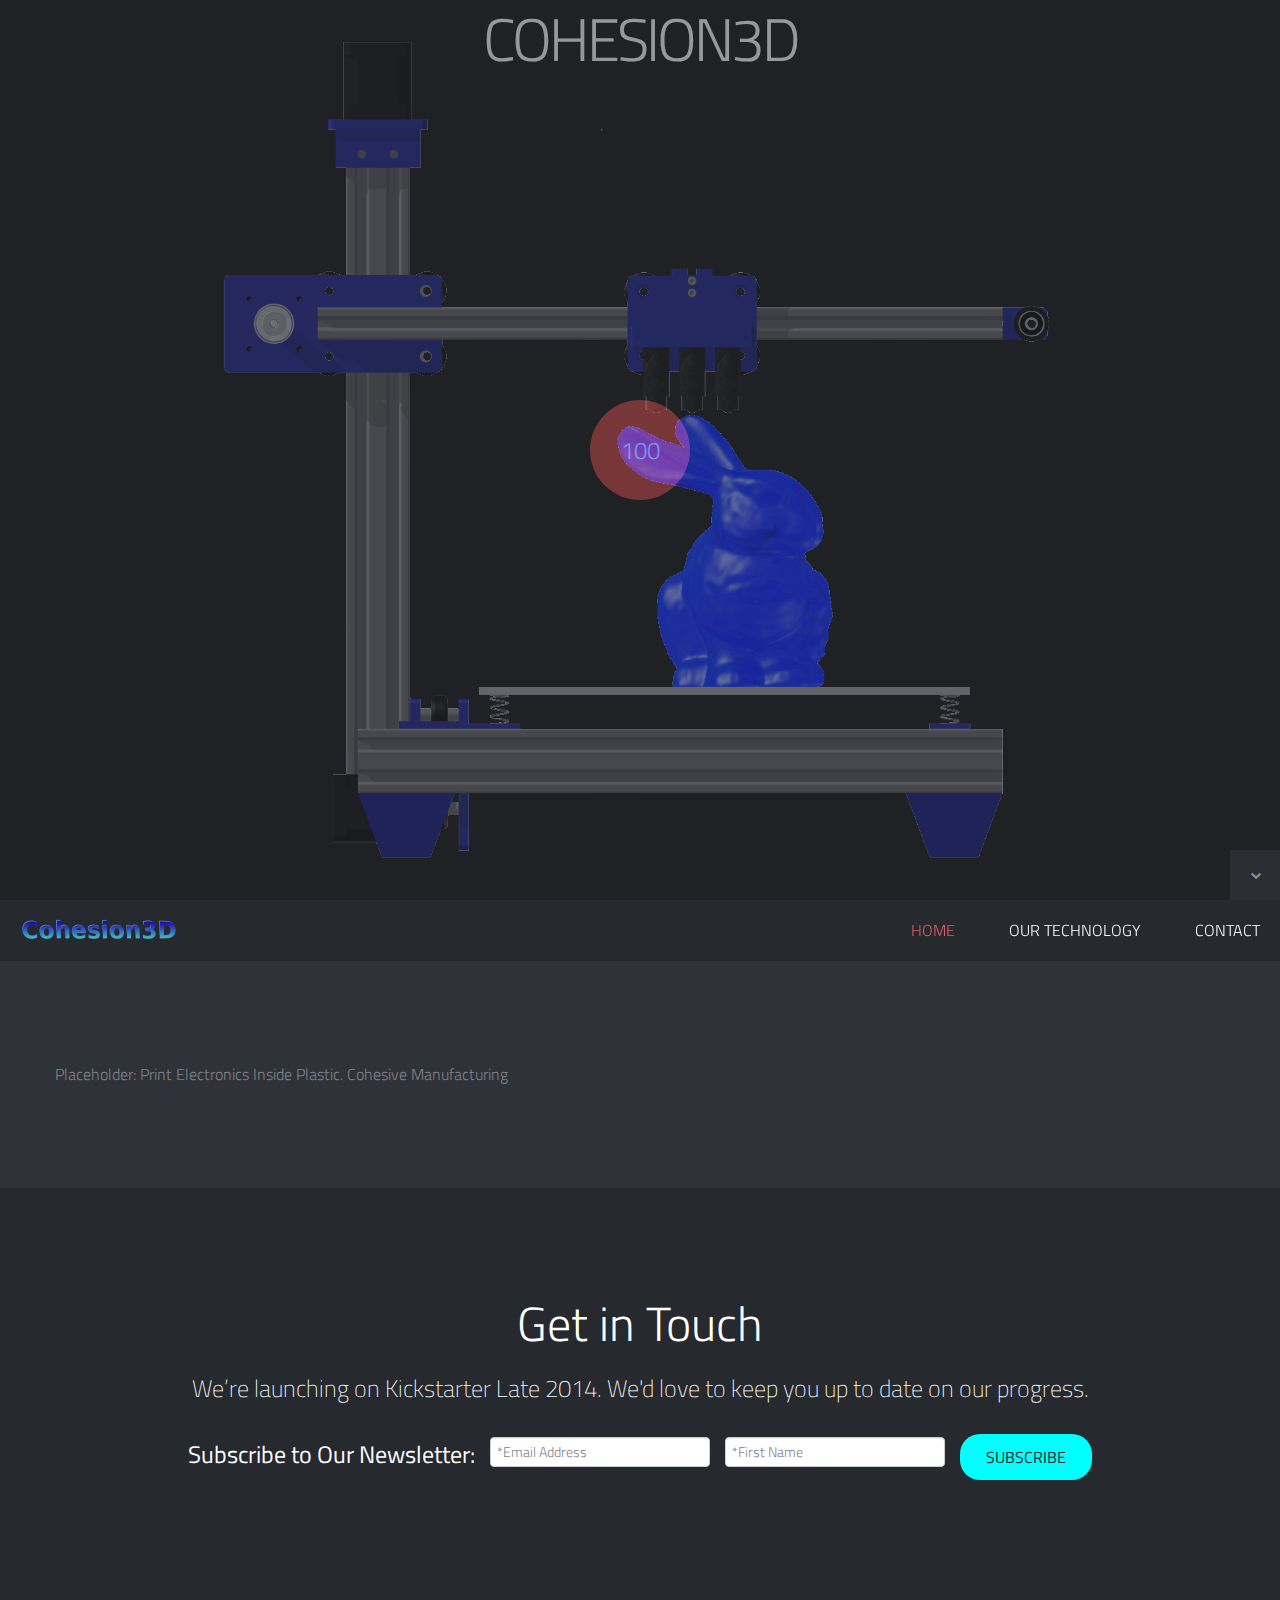
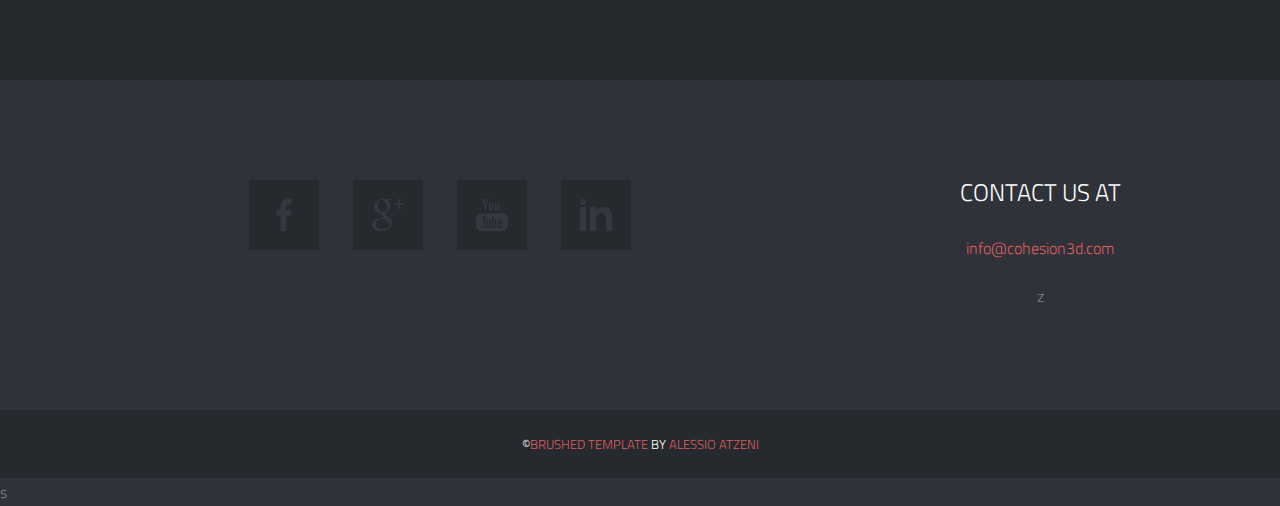
==== index.html @ 68750529 "Social Updates" ====
﻿<!DOCTYPE html>
<!--[if lt IE 7]><html class="no-js lt-ie9 lt-ie8 lt-ie7" lang="en"> <![endif]-->
<!--[if (IE 7)&!(IEMobile)]><html class="no-js lt-ie9 lt-ie8" lang="en"><![endif]-->
<!--[if (IE 8)&!(IEMobile)]><html class="no-js lt-ie9" lang="en"><![endif]-->
<!--[if (IE 9)]><html class="no-js ie9" lang="en"><![endif]-->
<!--[if gt IE 8]><!-->
<html lang="en-US">
<!--<![endif]-->
<head>

    <!-- Meta Tags -->
    <meta http-equiv="Content-Type" content="text/html; charset=UTF-8" />

    <title>Cohesion3D</title>

    <meta name="description" content="Insert Your Site Description" />

    <!-- Mobile Specifics -->
    <meta name="viewport" content="width=device-width, initial-scale=1.0">
    <meta name="HandheldFriendly" content="true" />
    <meta name="MobileOptimized" content="320" />

    <!-- Mobile Internet Explorer ClearType Technology -->
    <!--[if IEMobile]>  <meta http-equiv="cleartype" content="on">  <![endif]-->

    <!-- Bootstrap -->
    <link href="include/css/bootstrap.min.css" rel="stylesheet">

    <!-- Main Style -->
    <link href="include/css/main.css" rel="stylesheet">

    <!-- Supersized -->
    <link href="include/css/supersized.css" rel="stylesheet">
    <link href="include/css/supersized.shutter.css" rel="stylesheet">

    <!-- FancyBox -->
    <link href="include/css/fancybox/jquery.fancybox.css" rel="stylesheet">

    <!-- Font Icons -->
    <link href="include/css/fonts.css" rel="stylesheet">

    <!-- Shortcodes -->
    <link href="include/css/shortcodes.css" rel="stylesheet">

    <!-- Responsive -->
    <link href="include/css/bootstrap-responsive.min.css" rel="stylesheet">
    <link href="include/css/responsive.css" rel="stylesheet">

    <!-- Supersized -->
    <link href="include/css/supersized.css" rel="stylesheet">
    <link href="include/css/supersized.shutter.css" rel="stylesheet">

    <!-- Google Font -->
    <link href='http://fonts.googleapis.com/css?family=Titillium+Web:400,200,200italic,300,300italic,400italic,600,600italic,700,700italic,900' rel='stylesheet' type='text/css'>

    <!-- Fav Icon -->
    <link rel="shortcut icon" href="#">

    <link rel="apple-touch-icon" href="#">
    <link rel="apple-touch-icon" sizes="114x114" href="#">
    <link rel="apple-touch-icon" sizes="72x72" href="#">
    <link rel="apple-touch-icon" sizes="144x144" href="#">

    <!-- Modernizr -->
    <script src="include/js/modernizr.js"></script>

    <!-- Analytics -->
    <!--<script type="text/javascript">

        var _gaq = _gaq || [];
        _gaq.push(['_setAccount', 'Insert Your Code']);
        _gaq.push(['_trackPageview']);

        (function () {
            var ga = document.createElement('script'); ga.type = 'text/javascript'; ga.async = true;
            ga.src = ('https:' == document.location.protocol ? 'https://ssl' : 'http://www') + '.google-analytics.com/ga.js';
            var s = document.getElementsByTagName('script')[0]; s.parentNode.insertBefore(ga, s);
        })();

    </script>-->
    <!-- End Analytics -->

</head>


<body>
    
    <!-- This section is for Splash Screen -->
    <div class="ole">
        <section id="jSplash">
            <div id="circle"></div>
        </section>
    </div>
    <!-- End of Splash Screen -->

    <!-- Homepage Slider -->
    <div id="home-slider">
        <div class="overlay"></div>

        <div class="slider-text">
            <div id="slidecaption"></div>
        </div>

        <div class="top-title">Cohesion3D</div>
        <!-- Attempt at top title-->

        
	<div class="control-nav">
        <!--<a id="prevslide" class="load-item"><i class="font-icon-arrow-simple-left"></i></a>-->
        <!--<a id="nextslide" class="load-item"><i class="font-icon-arrow-simple-right"></i></a>-->
        <!--<ul id="slide-list"></ul>-->
        
        <a id="nextsection" href="#technology"><i class="font-icon-arrow-simple-down"></i></a>
    </div>

    </div>
    <!-- End Homepage Slider -->

    <!-- Header -->
    <header>
        <div class="sticky-nav">
            <a id="mobile-nav" class="menu-nav" href="#menu-nav"></a>

            <div id="logo">
                <!--Cohesion3D: Electronics Inside Plastic-->
        	<a id="goUp" href="#home-slider" title="Cohesion3D"></a>
            </div>

            <nav id="menu">
                <ul id="menu-nav">
                    <li class="current"><a href="#home-slider">Home</a></li>
                    <li><a href="#technology">Our Technology</a></li>
                    <!--<li><a href="#about">About Us</a></li>-->
                    <li><a href="#contact">Contact</a></li>
                    <!--<li><a href="shortcodes.html" class="external">Shortcodes</a></li>-->
                </ul>
            </nav>

        </div>
    </header>
    <!-- End Header -->

    <!-- Technology Section -->
    <div id="technology" class="page">
        <div class="container">
            <div class="row">
                <div class="span12">Placeholder: Print Electronics Inside Plastic. Cohesive Manufacturing</div>
            </div>
        </div>
    </div>



    <!-- Contact Section -->
    <div id="contact" class="page-alternate">
        <div class="container">
            <!-- Title Page -->
            <div class="row">
                <div class="span12">
                    <div class="title-page">
                        <h2 class="title">Get in Touch</h2>
                        <h3 class="title-description">We’re launching on Kickstarter Late 2014.  We'd love to keep you up to date on our progress.</h3>
                        <br />
                        <h3>
                            <!-- Begin MailChimp Signup Form -->
                            <div id="mc_embed_signup">
                                <form class="validate" id="mc-embedded-subscribe-form" action="//cohesion3d.us9.list-manage.com/subscribe/post?u=6b7e4a00fe3c7a378953b15c8&amp;id=4e55d3b2b7" method="post" name="mc-embedded-subscribe-form" novalidate="" target="_blank">
                                    <div class="mc-field-group">
                                        <strong>Subscribe to Our Newsletter:</strong>
                                        &nbsp;
                                        <input class="required email" id="mce-EMAIL" type="email" name="EMAIL" placeholder="*Email Address" value="" />
                                        &nbsp;
                                        <input class="required" id="mce-FNAME" type="text" name="FNAME" placeholder="*First Name" value="" />
                                        &nbsp;
                                        <input class="button" id="mc-embedded-subscribe" type="submit" name="subscribe" value="Subscribe" />

                                    </div>
                                </form>
                            </div>
                            <!--End mc_embed_signup-->
                        </h3>


                    </div>
                </div>
            </div>
            <!-- End Title Page -->

            <!-- Contact Form -->
            <!--<div class="row">
                <div class="span9">

                </div>

                <div class="span3">
                    <div class="contact-details">
                        <h3>Contact Details</h3>
                        <ul>
                            <li><a href="#">info@cohesion3d.com</a></li>
                        </ul>
                    </div>
                </div>
            </div>-->
            <!-- End Contact Form -->
        </div>
    </div>
    <!-- End Contact Section -->


    <!-- Socialize -->
    <div id="social-area" class="page">
        <div class="container">
            <div class="row">
                <div class="span8">
                    <nav id="social">
                        <ul>
                            <!--<li><a href="https://twitter.com/Bluxart" title="Follow us on Twitter" target="_blank"><span class="font-icon-social-twitter"></span></a></li>-->
                            <li><a href="https://www.facebook.com/pages/Cohesion3D/278114312382450" title="Follow us on Facebook" target="_blank"><span class="font-icon-social-facebook"></span></a></li>
                            <li><a href="https://plus.google.com/102373492498065980086" title="Follow us on Google Plus" target="_blank"><span class="font-icon-social-google-plus"></span></a></li>
                            <li><a href="https://www.youtube.com/channel/UCYZvR2QxGgCduw2EKWlJKIw" title="Follow us on YouTube" target="_blank"><span class="font-icon-social-youtube"></span></a></li>
                            <li><a href="https://www.linkedin.com/company/cohesion3d" title="Follow us on LinkedIn" target="_blank"><span class="font-icon-social-linkedin"></span></a></li>
                            
                        </ul>
                    </nav>
                </div>
                <div class="span4">
                    <div class="contact-details">
                        <h3>Contact Us At</h3>

                        <ul>
                            <li><a href="#">info@cohesion3d.com</a></li>z
                        </ul>
                    </div>
                </div>
            </div>
        </div>
    </div>
    <!-- End Socialize -->
    
    <!-- Footer -->
    <footer>
        <p class="credits">&copy;<a href="http://themes.alessioatzeni.com/html/brushed/" title="Brushed | Responsive One Page Template">Brushed Template</a> by <a href="http://www.alessioatzeni.com/" title="Alessio Atzeni | Web Designer &amp; Front-end Developer">Alessio Atzeni</a></p>
    </footer>
    <!-- End Footer -->

    <!-- Back To Top -->
    <a id="back-to-top" href="#">
        <i class="font-icon-arrow-simple-up"></i>
    </a>
    <!-- End Back to Top -->


    <!-- Js -->
    <script src="http://ajax.googleapis.com/ajax/libs/jquery/1.9.1/jquery.min.js"></script>
    <!-- jQuery Core -->
    <script src="include/js/bootstrap.min.js"></script>
    <!-- Bootstrap -->
    <script src="include/js/supersized.3.2.7.min.js"></script>
    <!-- Slider -->
    <script src="include/js/waypoints.js"></script>
    <!-- WayPoints -->s
    <script src="include/js/waypoints-sticky.js"></script>
    <!-- Waypoints for Header -->
    <script src="include/js/jquery.isotope.js"></script>
    <!-- Isotope Filter -->
    <script src="include/js/jquery.fancybox.pack.js"></script>
    <!-- Fancybox -->
    <script src="include/js/jquery.fancybox-media.js"></script>
    <!-- Fancybox for Media -->
    <script src="include/js/jquery.tweet.js"></script>
    <!-- Tweet -->
    <script src="include/js/plugins.js"></script>
    <!-- Contains: jPreloader, jQuery Easing, jQuery ScrollTo, jQuery One Page Navi -->
    <script src="include/js/main.js"></script>
    <!-- Default JS -->
    <!-- End Js -->

</body>
</html>
---- include/css/main.css ----
/*
Theme Name: Brushed 
Theme URI: http://www.themes.alessioatzeni.com/html/brushed/
Author: Alessio Atzeni
Author URI: http://www.alessioatzeni.com
Description: Personal Website and Portfolio of Alessio Atzeni
Version: 1.0
*/


/* ==================================================
   Basic Styles
================================================== */

html, body {
    height: 100%;
}

html, hmtl a {
    width: 100%;
    font-size: 100%;
    -webkit-text-size-adjust: 100%;
    -ms-text-size-adjust: 100%;
}

body {
    background: #2F3238;
    color: #7F8289;
    font-weight: 300;
    font-size: 16px;
    font-family: 'Titillium Web', sans-serif;
    line-height: 28px;
}


a {
    color: #DE5E60;
    text-decoration: none;
    cursor: pointer;
    -webkit-transition: color 0.1s linear 0s;
    -moz-transition: color 0.1s linear 0s;
    -o-transition: color 0.1s linear 0s;
    transition: color 0.1s linear 0s;
}

    a:hover,
    a:active,
    a:focus {
        outline: 0;
        color: #FFFFFF;
        text-decoration: none;
    }

    a img {
        border: none;
    }

    a > img {
        vertical-align: bottom;
    }

img {
    max-width: none;
}

strong {
    font-weight: 500;
}

p {
    margin: 0 0 30px;
}

hr {
    border-style: dashed;
    border-color: #3C3F45;
    border-bottom: none;
    border-left: none;
    border-right: none;
    margin: 50px 0;
}

.align_left {
    float: left;
    margin: 0 25px 0 0px!important;
}

.align_right {
    float: right;
    margin: 0 0 0 25px!important;
}

.text_align_left {
    text-align: left;
}

.text_align_center {
    text-align: center;
}

.text_align_right {
    text-align: right;
}

.color-text {
    color: #DE5E60;
}

.through {
    text-decoration: line-through;
}

input, button, select, textarea {
    font-weight: 300;
    font-family: 'Titillium Web', sans-serif;
    outline: 0;
}

    input:focus,
    textarea:focus,
    input[type="text"]:focus {
        outline: 0;
    }

    input:-moz-placeholder,
    textarea:-moz-placeholder {
        color: #7F8289;
    }

    input:-ms-input-placeholder,
    textarea:-ms-input-placeholder {
        color: #7F8289;
    }

    input::-webkit-input-placeholder,
    textarea::-webkit-input-placeholder {
        color: #7F8289;
    }

/* ==================================================
   Code and Pre
================================================== */

code,
pre {
    padding: 0 3px 2px;
    -webkit-border-radius: 3px;
    -moz-border-radius: 3px;
    border-radius: 3px;
    color: #232527;
    font-size: 12px;
    font-family: Monaco, Menlo, Consolas, "Courier New", monospace;
}

code {
    padding: 2px 4px;
    border: 1px solid #dde4e9;
    background-color: #F6F6F6;
    color: #232527;
    white-space: nowrap;
}

pre {
    display: block;
    margin: 70px 50px;
    padding: 30px;
    border: 1px solid #dde4e9;
    -webkit-border-radius: 4px;
    -moz-border-radius: 4px;
    border-radius: 4px;
    background-color: #FCFCFC;
    white-space: pre;
    white-space: pre-wrap;
    word-wrap: break-word;
    word-break: break-all;
    font-size: 12px;
    line-height: 20px;
}

    pre code {
        padding: 0;
        border: 0;
        background-color: transparent;
        color: inherit;
        white-space: pre;
        white-space: pre-wrap;
    }

.pre-scrollable {
    overflow-y: scroll;
    max-height: 340px;
}

/* ==================================================
   Typography
================================================== */

h1,
h2,
h3,
h4,
h5,
h6 {
    margin: 0 0 20px 0;
    color: #FFFFFF;
    font-weight: 300;
    font-family: 'Titillium Web', sans-serif;
    line-height: 1.5em;
}

h1 {
    font-size: 48px;
}

h2 {
    font-size: 36px;
}

h3 {
    font-size: 24px;
}

h4 {
    font-size: 20px;
}

h5 {
    font-size: 18px;
}

h6 {
    font-size: 16px;
}

h3.spec {
    color: #FFFFFF;
    font-size: 24px;
    font-weight: 300;
    line-height: 1em;
    margin-bottom: 30px;
    text-transform: uppercase;
}


/* ==================================================
   Margin Bottom Sets
================================================== */

.margin-0 {
    margin-bottom: 0 !important;
}

.margin-10 {
    margin-bottom: 10px !important;
}

.margin-15 {
    margin-bottom: 15px !important;
}

.margin-20 {
    margin-bottom: 20px !important;
}

.margin-30 {
    margin-bottom: 30px !important;
}

.margin-40 {
    margin-bottom: 40px !important;
}

.margin-50 {
    margin-bottom: 50px !important;
}

.margin-60 {
    margin-bottom: 60px !important;
}

.margin-70 {
    margin-bottom: 70px !important;
}

.margin-80 {
    margin-bottom: 80px !important;
}

/* ==================================================
   Home Slider
================================================== */

#home-slider {
    position: relative;
    overflow: hidden;
    height: 100%;
}

    #home-slider .overlay {
        position: absolute;
        width: 100%;
        height: 100%;
        igbackground: #26292E;
        opacity: 0.7;
        filter: alpha(opacity=70);
        z-index: 0;
    }

    #home-slider .slider-text {
        position: absolute;
        left: 50%;
        top: 50%;
        margin: -150px 0 0 -585px;
        width: 1170px;
        height: 250px;
        text-align: center;
        z-index: 2;
    }

    #home-slider #slidecaption {
        width: 100%;
        line-height: 250px;
        margin: 0;
        text-align: center;
        text-shadow: none;
    }

    #home-slider .top-title {
        font-size: 60px;
        color: #FFFFFF;
        letter-spacing: -3px;
        text-transform: uppercase;
        /*idleftft: 0;*/
        /*right: 0;*/
        /*wididid*/
        text-align: center;
        padding-top: 25px;
    }


    #home-slider .slide-content {
        font-size: 60px;
        color: #FFFFFF;
        letter-spacing: -3px;
        text-transform: uppercase;
        idleftft: 0;
        right: 0;
        wididid;

    }

    #home-slider .control-nav {
        position: absolute;
        width: 100%;
        //background: #2F3238;
        height: 50px;
        bottom: 0;
        z-index: 2;
    }

    #home-slider #nextslide,
    #home-slider #prevslide {
        background-image: none;
        background-color: #26292E;
        display: inline-block;
        margin: 0;
        position: relative;
        top: 0;
        left: 0;
        right: 0;
        width: 50px;
        height: 50px;
        opacity: 1;
        filter: alpha(opacity=100);
        -webkit-transition: background 0.1s linear 0s;
        -moz-transition: background 0.1s linear 0s;
        -o-transition: background 0.1s linear 0s;
        transition: background 0.1s linear 0s;
    }

    #home-slider #nextslide {
        margin-left: -3px;
    }

    #home-slider #nextsection {
        float: right;
    }

    #home-slider #nextslide:hover,
    #home-slider #prevslide:hover {
        background-color: #DE5E60;
    }

    #home-slider #nextslide i,
    #home-slider #prevslide i {
        font-size: 16px;
        color: #FFFFFF;
        position: absolute;
        left: 50%;
        top: 50%;
        margin-top: -7px;
        line-height: 1em;
    }

    #home-slider #nextslide i {
        margin-left: -8px;
    }

    #home-slider #prevslide i {
        margin-left: -9px;
    }

    #home-slider ul#slide-list {
        top: 50%;
        padding: 0;
        margin: -6px 0 0 0;
    }

        #home-slider ul#slide-list li {
            margin-right: 12px;
        }

            #home-slider ul#slide-list li:last-child {
                margin-right: 0;
            }

            #home-slider ul#slide-list li a {
                background-color: #6E7074;
                background-image: none;
                width: 12px;
                height: 12px;
                -webkit-border-radius: 999px;
                -moz-border-radius: 999px;
                border-radius: 999px;
                -webkit-transition: background 0.1s linear 0s;
                -moz-transition: background 0.1s linear 0s;
                -o-transition: background 0.1s linear 0s;
                transition: background 0.1s linear 0s;
            }

                #home-slider ul#slide-list li a:hover {
                    background-color: #FFFFFF;
                }

            #home-slider ul#slide-list li.current-slide a,
            #home-slider ul#slide-list li.current-slide a:hover {
                background-color: #DE5E60;
            }

    #home-slider #nextsection {
        background-color: #26292E;
        margin: 0;
        position: relative;
        float: right;
        width: 50px;
        height: 50px;
        -webkit-transition: background 0.1s linear 0s;
        -moz-transition: background 0.1s linear 0s;
        -o-transition: background 0.1s linear 0s;
        transition: background 0.1s linear 0s;
    }

        #home-slider #nextsection:hover {
            background-color: #DE5E60;
        }

        #home-slider #nextsection i {
            font-size: 16px;
            color: #FFFFFF;
            position: absolute;
            left: 50%;
            top: 50%;
            margin-top: -7px;
            line-height: 1em;
        }

        #home-slider #nextsection i {
            margin-left: -7px;
        }


/* ==================================================
   Header
================================================== */

header {
    width: 100%;
    z-index: 99;
}

    header .sticky-nav {
        position: relative;
        width: 100%;
        height: 60px;
        background: #26292E;
        z-index: 1001;
        -webkit-box-shadow: 0 1px 1px rgba(0, 0, 0, 0.25);
        -moz-box-shadow: 0 1px 1px rgba(0, 0, 0, 0.25);
        box-shadow: 0 1px 1px rgba(0, 0, 0, 0.25);
    }

        header .sticky-nav.stuck {
            position: fixed;
            top: 0;
            left: 0;
            z-index: 1001;
        }
/*my attempt at mailchimp bar*/
/*
.mailchimp-bar {
   position:absolute;
   bottom:0;
}

.sticky-bar {
    position: relative;
    width: 100%;
    height: 60px;
    background: #26292E;
    z-index: 1001;
    -webkit-box-shadow: 0 1px 1px rgba(0, 0, 0, 0.25);
    -moz-box-shadow: 0 1px 1px rgba(0, 0, 0, 0.25);
    box-shadow: 0 1px 1px rgba(0, 0, 0, 0.25);
}

.sticky-bar.stuck {
    position: fixed;
    top: 0;
    left: 0;
    z-index: 1001;
}*/
/*end my attempt at mailchimp bar*/

#signup {
    font-family: Georgia;
    //font-size:7;
    color: #FFFFFF;
    float: left;
    padding: 15px 0;
    margin-left: 60px;
    //text-align:center;
}

#mc-embedded-subscribe {
    //padding-left:100px;
    background-color: aqua;
    border-radius:20px;
    //height:20px;
    //line-height:20px;
}

header #logo {
    
    font-family: Georgia;
    //font-size:7;
    color: #FFFFFF;
    float: left;
    padding: 15px 0;
    margin-left: 20px;
}

    header #logo a {
        background: url(../img/logo.png) no-repeat;
        width: 158px;
        height: 30px;
        text-indent: -9999px;
        display: block;
        opacity: 1;
        filter: alpha(opacity=100);
        -webkit-transition: opacity 0.25s ease-in-out 0s;
        -moz-transition: opacity 0.25s ease-in-out 0s;
        -o-transition: opacity 0.25s ease-in-out 0s;
        transition: opacity 0.25s ease-in-out 0s;
    }

        header #logo a:hover {
            opacity: 0.65;
            filter: alpha(opacity=65);
        }

nav#menu {
    float: right;
    margin-right: 20px;
}

    nav#menu #menu-nav {
        margin: 0;
        padding: 0;
    }

        nav#menu #menu-nav li {
            list-style: none;
            display: inline-block;
            margin-left: 50px;
        }

            nav#menu #menu-nav li:first-child {
                margin-left: 0;
            }

            nav#menu #menu-nav li a {
                color: #FFFFFF;
                font-size: 16px;
                font-weight: 300;
                line-height: 60px;
                display: block;
                text-transform: uppercase;
            }

                nav#menu #menu-nav li.current a,
                nav#menu #menu-nav li a:hover {
                    color: #DE5E60;
                }


/* ==================================================
   Mobile Navigation
================================================== */

#mobile-nav {
    display: none;
}

.menu-nav {
    background: url(../img/menu-mobile.png) 0 0 no-repeat;
    width: 16px;
    height: 16px;
    display: block;
    margin: 22px 0 0 0;
    -webkit-transform: rotate(0deg);
    -moz-transform: rotate(0deg);
    -ms-transform: rotate(0deg);
    -o-transform: rotate(0deg);
    transform: rotate(0deg);
    -webkit-transition: -webkit-transform 250ms ease-out 0s;
    -moz-transition: -moz-transform 250ms ease-out 0s;
    -o-transition: -o-transform 250ms ease-out 0s;
    transition: transform 250ms ease-out 0s;
}

    .menu-nav.open {
        background-position: 0 -16px;
        -webkit-transform: rotate(-180deg);
        -moz-transform: rotate(-180deg);
        -ms-transform: rotate(-180deg);
        -o-transform: rotate(-180deg);
        transform: rotate(-180deg);
        -webkit-transition: -webkit-transform 250ms ease-out 0s;
        -moz-transition: -moz-transform 250ms ease-out 0s;
        -o-transition: -o-transform 250ms ease-out 0s;
        transition: transform 250ms ease-out 0s;
    }

#navigation-mobile {
    display: none;
    text-align: center;
    width: 100%;
    background: #26292E;
    border-bottom: 1px solid #2F3238;
    position: relative;
    float: left;
    z-index: 9999;
}

    #navigation-mobile li {
        list-style: none;
        border-top: 1px solid #2F3238;
    }

        #navigation-mobile li a {
            display: block;
            font-size: 16px;
            text-transform: uppercase;
            padding: 20px 0;
        }


/* ==================================================
   Section Page
================================================== */

.page {
    background: #2F3238;
    padding: 100px 0;
    position: relative;
    z-index: 99;
}

.page-alternate {
    background: #26292E;
    padding: 100px 0;
    position: relative;
    z-index: 99;
}

.title-page {
    text-align: center;
    margin-bottom: 100px;
}

    .title-page .title {
        font-size: 48px;
        margin: 0 0 10px 0;
    }

    .title-page .title-description {
        font-size: 24px;
        font-weight: 200;
        margin: 0;
    }

/* ==================================================
   Section Portfolio
================================================== */

.type-technology {
    color: #FFFFFF;
    font-size: 24px;
    font-weight: 300;
    margin-bottom: 30px;
    line-height: 1em;
    text-transform: uppercase;
}

.technology-nav #filters {
    margin: 0;
    padding: 0;
    list-style: none;
}

    .technology-nav #filters li {
        margin: 0 0 30px 0;
        padding: 0;
    }

        .technology-nav #filters li a {
            color: #7F8289;
            font-size: 16px;
            display: block;
        }

            .technology-nav #filters li a:hover {
                color: #FFFFFF;
            }

            .technology-nav #filters li a.selected {
                color: #DE5E60;
            }

#thumbs {
    margin: 0;
    padding: 0;
}

    #thumbs li {
        list-style-type: none;
    }

.item-thumbs {
    position: relative;
    overflow: hidden;
    margin-bottom: 30px;
    cursor: pointer;
}

    .item-thumbs a + img {
        width: 100%;
    }

    .item-thumbs .hover-wrap {
        position: absolute;
        display: block;
        width: 100%;
        height: 100%;
        opacity: 0;
        filter: alpha(opacity=0);
        -webkit-transition: all 450ms ease-out 0s;
        -moz-transition: all 450ms ease-out 0s;
        -o-transition: all 450ms ease-out 0s;
        transition: all 450ms ease-out 0s;
        -webkit-transform: rotateY(180deg) scale(0.5,0.5);
        -moz-transform: rotateY(180deg) scale(0.5,0.5);
        -ms-transform: rotateY(180deg) scale(0.5,0.5);
        -o-transform: rotateY(180deg) scale(0.5,0.5);
        transform: rotateY(180deg) scale(0.5,0.5);
    }

    .item-thumbs:hover .hover-wrap,
    .item-thumbs.active .hover-wrap {
        opacity: 1;
        filter: alpha(opacity=100);
        -webkit-transform: rotateY(0deg) scale(1,1);
        -moz-transform: rotateY(0deg) scale(1,1);
        -ms-transform: rotateY(0deg) scale(1,1);
        -o-transform: rotateY(0deg) scale(1,1);
        transform: rotateY(0deg) scale(1,1);
    }

    .item-thumbs .hover-wrap .overlay-img {
        position: absolute;
        width: 100%;
        height: 100%;
        background: #DE5E60;
        opacity: 0.80;
        filter: alpha(opacity=80);
    }

    .item-thumbs .hover-wrap .overlay-img-thumb {
        position: absolute;
        top: 50%;
        left: 50%;
        margin: -16px 0 0 -16px;
        color: #FFFFFF;
        font-size: 32px;
        line-height: 1em;
        opacity: 1;
        filter: alpha(opacity=100);
    }


/* ==================================================
   About Section
================================================== */

.profile-name {
    margin-bottom: 15px;
}

.profile-description {
    margin-bottom: 25px;
}

.image-wrap {
    position: relative;
    overflow: hidden;
    margin-bottom: 25px;
    cursor: pointer;
}

    .image-wrap img {
        width: 100%;
    }

    .image-wrap .hover-wrap {
        position: absolute;
        display: block;
        width: 100%;
        height: 100%;
        opacity: 0;
        filter: alpha(opacity=0);
        -webkit-transition: all 450ms ease-out 0s;
        -moz-transition: all 450ms ease-out 0s;
        -o-transition: all 450ms ease-out 0s;
        transition: all 450ms ease-out 0s;
        -webkit-transform: rotateY(180deg) scale(0.5,0.5);
        -moz-transform: rotateY(180deg) scale(0.5,0.5);
        -ms-transform: rotateY(180deg) scale(0.5,0.5);
        -o-transform: rotateY(180deg) scale(0.5,0.5);
        transform: rotateY(180deg) scale(0.5,0.5);
    }

    .image-wrap:hover .hover-wrap,
    .image-wrap.active .hover-wrap {
        opacity: 1;
        filter: alpha(opacity=100);
        -webkit-transform: rotateY(0deg) scale(1,1);
        -moz-transform: rotateY(0deg) scale(1,1);
        -ms-transform: rotateY(0deg) scale(1,1);
        -o-transform: rotateY(0deg) scale(1,1);
        transform: rotateY(0deg) scale(1,1);
    }

    .image-wrap .hover-wrap .overlay-img {
        position: absolute;
        width: 100%;
        height: 100%;
        background: #DE5E60;
        opacity: 0.80;
        filter: alpha(opacity=80);
    }

    .image-wrap .hover-wrap .overlay-text-thumb {
        position: absolute;
        width: 100%;
        height: 32px;
        top: 50%;
        margin: -16px 0 0 0;
        color: #FFFFFF;
        font-size: 20px;
        font-weight: 300;
        line-height: 32px;
        text-transform: uppercase;
        text-align: center;
        opacity: 1;
        filter: alpha(opacity=100);
    }

.social-icons {
    margin: 0;
    padding: 0;
}

    .social-icons li {
        display: inline-block;
        margin-left: 15px;
    }

        .social-icons li:first-child {
            margin-left: 0;
        }

        .social-icons li a {
            color: #FFFFFF;
            font-size: 16px;
            line-height: 1em;
            width: 16px;
            height: 16px;
            opacity: 0.3;
            filter: alpha(opacity=30);
            -webkit-transition: opacity 0.1s linear 0s;
            -moz-transition: opacity 0.1s linear 0s;
            -o-transition: opacity 0.1s linear 0s;
            transition: opacity 0.1s linear 0s;
        }

            .social-icons li a:hover {
                opacity: 1;
                filter: alpha(opacity=100);
            }

/* ==================================================
   Contact Section
================================================== */

.contact-details h3 {
    color: #FFFFFF;
    font-size: 24px;
    font-weight: 300;
    margin-bottom: 30px;
    line-height: 1em;
    text-transform: uppercase;
}

.contact-details ul {
    margin: 0;
    padding: 0;
    list-style: none;
}

    .contact-details ul li {
        margin: 0 0 20px;
        line-height: 28px;
        padding: 0;
    }

#contact-form {
    margin-bottom: 0;
}

    #contact-form p {
        margin-bottom: 1px;
    }

    #contact-form input,
    #contact-form textarea {
        border: none;
        -webkit-border-radius: 0;
        -moz-border-radius: 0;
        border-radius: 0;
        -webkit-box-shadow: none;
        -moz-box-shadow: none;
        box-shadow: none;
        background: #26292E;
        color: #FFFFFF;
        font-size: 16px;
        height: auto;
        padding: 15px;
        margin: 0;
        resize: none;
    }

    #contact-form input {
        width: 100%;
        -webkit-box-sizing: border-box;
        -moz-box-sizing: border-box;
        box-sizing: border-box;
    }

    #contact-form textarea {
        width: 100%;
        resize: vertical;
        -webkit-box-sizing: border-box;
        -moz-box-sizing: border-box;
        box-sizing: border-box;
    }

    #contact-form .submit {
        background: #3C3F45;
        color: #23262C;
        cursor: pointer;
        display: inline-block;
        font-size: 18px;
        font-weight: 500;
        padding: 16px 40px;
        text-align: center;
        vertical-align: middle;
        width: auto;
        margin-top: 30px;
        -webkit-transition: background 0.1s linear 0s, color 0.1s linear 0s;
        -moz-transition: background 0.1s linear 0s, color 0.1s linear 0s;
        -o-transition: background 0.1s linear 0s, color 0.1s linear 0s;
        transition: background 0.1s linear 0s, color 0.1s linear 0s;
    }

        #contact-form .submit:hover {
            background: #DE5E60;
            color: #FFFFFF;
        }

#response {
    margin-top: 20px;
    color: #FFFFFF;
}


/* ==================================================
   Twitter Feed
================================================== */

#twitter-feed {
    padding: 100px 0 90px;
    text-align: center;
}

    #twitter-feed .follow {
        position: absolute;
        bottom: 30px;
        left: 50%;
        margin-left: -8px;
        font-size: 16px;
    }

#ticker .tweet_list {
    margin: 0;
    padding: 0;
    height: 64px;
    list-style: none;
    overflow-y: hidden;
}

    #ticker .tweet_list li {
        font-size: 18px;
        height: 64px;
        line-height: 28px;
        overflow: hidden;
    }

    #ticker .tweet_list .tweet_time a {
        color: #7f8289;
        font-size: 14px;
        font-style: italic;
        margin-left: 10px;
    }

        #ticker .tweet_list .tweet_time a:hover {
            color: #FFFFFF;
        }


/* ==================================================
   Social Area
================================================== */

#social-area {
    text-align: center;
}

    #social-area #social ul {
        margin: 0;
        padding: 0;
    }

        #social-area #social ul li {
            display: inline-block;
            margin-left: 30px;
            list-style: none;
            cursor: pointer;
        }

            #social-area #social ul li:first-child {
                margin-left: 0;
            }

#social ul li a {
    display: block;
    width: 70px;
    height: 70px;
    background: #26292E;
    -webkit-transition: all 400ms ease-out 0s;
    -moz-transition: all 400ms ease-out 0s;
    -o-transition: all 400ms ease-out 0s;
    transition: all 400ms ease-out 0s;
    -webkit-transform: rotateY(180deg);
    -moz-transform: rotateY(180deg);
    -ms-transform: rotateY(180deg);
    -o-transform: rotateY(180deg);
    transform: rotateY(180deg);
}

    #social ul li a span {
        display: inline-block;
        margin: 0;
        color: #55606a;
        font-size: 32px;
        line-height: 70px;
        opacity: 0.3;
        filter: alpha(opacity=30);
        -webkit-transition: all 400ms ease-out 0s;
        -moz-transition: all 400ms ease-out 0s;
        -o-transition: all 400ms ease-out 0s;
        transition: all 400ms ease-out 0s;
        -webkit-transform: rotateY(180deg);
        -moz-transform: rotateY(180deg);
        -ms-transform: rotateY(180deg);
        -o-transform: rotateY(180deg);
        transform: rotateY(180deg);
    }

#social ul li:hover a,
#social ul li.active a {
    background-color: #DE5E60;
    -webkit-transform: rotateY(0deg);
    -moz-transform: rotateY(0deg);
    -ms-transform: rotateY(0deg);
    -o-transform: rotateY(0deg);
    transform: rotateY(0deg);
}

    #social ul li:hover a span,
    #social ul li.active a span {
        color: #FFFFFF;
        opacity: 1;
        filter: alpha(opacity=100);
        -webkit-transform: rotateY(0deg);
        -moz-transform: rotateY(0deg);
        -ms-transform: rotateY(0deg);
        -o-transform: rotateY(0deg);
        transform: rotateY(0deg);
    }

/* ==================================================
   Footer
================================================== */

footer {
    position: relative;
    width: 100%;
    height: auto;
    background: #26292E;
    text-align: center;
    z-index: 99;
}

    footer .credits {
        color: #FFFFFF;
        font-size: 13px;
        margin-bottom: 0;
        padding: 20px 0;
        text-transform: uppercase;
    }

/* ==================================================
   Back to Top
================================================== */

#back-to-top {
    display: none;
    background-color: #3C3F45;
    margin: 0;
    position: fixed;
    bottom: 0;
    right: 0;
    width: 50px;
    height: 50px;
    z-index: 99;
    -webkit-transition: background 0.1s linear 0s;
    -moz-transition: background 0.1s linear 0s;
    -o-transition: background 0.1s linear 0s;
    transition: background 0.1s linear 0s;
}

    #back-to-top:hover {
        background-color: #DE5E60;
    }

    #back-to-top i {
        font-size: 16px;
        color: #FFFFFF;
        position: absolute;
        left: 50%;
        top: 50%;
        margin-top: -7px;
        line-height: 1em;
    }

    #back-to-top i {
        margin-left: -7px;
    }


/* ==================================================
   Preloader
================================================== */

#jpreOverlay,
#jSplash {
    background-color: #2F3238;
    position: absolute;
    width: 100%;
    height: 100%;
    z-index: 700;
}

#jpreSlide {
    position: absolute;
    top: 50% !important;
    left: 50% !important;
    margin: -50px 0 0 -50px;
    width: 100px;
    height: 100px;
}

#jpreLoader {
    position: relative !important;
    width: 100% !important;
    height: 100% !important;
    top: 0 !important;
}

#jprePercentage {
    width: 50px;
    height: 50px !important;
    line-height: 50px;
    position: absolute !important;
    text-align: center;
    left: 50%;
    top: 50%;
    margin: -25px 0 0 -25px;
    z-index: 800;
    font-size: 24px;
    color: #FFFFFF;
    -webkit-animation: circle 1s infinite forwards;
    -moz-animation: circle 1s infinite forwards;
    -ms-animation: circle 1s infinite forwards;
    -o-animation: circle 1s infinite forwards;
    animation: circle 1s infinite forwards;
}

#circle {
    position: absolute;
    top: 50%;
    left: 50%;
    z-index: 11;
    margin: -50px 0 0 -50px;
    width: 100px;
    height: 100px;
    background: #DE5E60;
    -webkit-border-radius: 999px;
    -moz-border-radius: 999px;
    border-radius: 999px;
    opacity: 0;
    filter: alpha(opacity=0);
    -webkit-animation: circle 1s infinite forwards;
    -moz-animation: circle 1s infinite forwards;
    -ms-animation: circle 1s infinite forwards;
    animation: circle 1s infinite forwards;
}

@-webkit-keyframes circle {
    0% {
        -webkit-transform: rotateY(0deg);
        -webkit-animation-timing-function: ease-in;
    }

    50% {
        -webkit-transform: rotateY(180deg);
        -webkit-animation-timing-function: ease-out;
    }

    100% {
        -webkit-transform: rotateY(0deg);
        -webkit-animation-timing-function: ease-in;
    }
}

@-moz-keyframes circle {
    0% {
        -moz-transform: rotateY(0deg);
    }

    50% {
        -moz-transform: rotateY(180deg);
        -moz-animation-timing-function: ease-out;
    }

    100% {
        -moz-transform: rotateY(0deg);
        -moz-animation-timing-function: ease-in;
    }
}

@-ms-keyframes circle {
    0% {
        -ms-transform: rotateY(0deg);
        -ms-animation-timing-function: ease-in;
    }

    50% {
        -ms-transform: rotateY(180deg);
        -ms-animation-timing-function: ease-out;
    }

    100% {
        -ms-transform: rotateY(0deg);
        -ms-animation-timing-function: ease-in;
    }
}

@-o-keyframes circle {
    0% {
        -o-transform: rotateY(0deg);
        -o-animation-timing-function: ease-in;
    }

    50% {
        -o-transform: rotateY(180deg);
        -o-animation-timing-function: ease-out;
    }

    100% {
        -o-transform: rotateY(0deg);
        -o-animation-timing-function: ease-in;
    }
}

@keyframes circle {
    0% {
        transform: rotateY(0deg);
        animation-timing-function: ease-in;
    }

    50% {
        transform: rotateY(180deg);
        animation-timing-function: ease-out;
    }

    100% {
        transform: rotateY(0deg);
        animation-timing-function: ease-in;
    }
}


/* ==================================================
   Isotope Filtering
================================================== */

/**** Isotope Filtering ****/

.isotope-item {
    z-index: 2;
}

.isotope-hidden.isotope-item {
    pointer-events: none;
    z-index: 1;
}

/**** Isotope CSS3 transitions ****/

.isotope,
.isotope .isotope-item {
    -webkit-transition-duration: 0.8s;
    -moz-transition-duration: 0.8s;
    -ms-transition-duration: 0.8s;
    -o-transition-duration: 0.8s;
    transition-duration: 0.8s;
}

.isotope {
    -webkit-transition-property: height, width;
    -moz-transition-property: height, width;
    -ms-transition-property: height, width;
    -o-transition-property: height, width;
    transition-property: height, width;
}

    .isotope .isotope-item {
        -webkit-transition-property: -webkit-transform, opacity;
        -moz-transition-property: -moz-transform, opacity;
        -ms-transition-property: -ms-transform, opacity;
        -o-transition-property: -o-transform, opacity;
        transition-property: transform, opacity;
    }

        /**** disabling Isotope CSS3 transitions ****/

        .isotope.no-transition,
        .isotope.no-transition .isotope-item,
        .isotope .isotope-item.no-transition {
            -webkit-transition-duration: 0s;
            -moz-transition-duration: 0s;
            -ms-transition-duration: 0s;
            -o-transition-duration: 0s;
            transition-duration: 0s;
        }

    /* End: Recommended Isotope styles */



    /* disable CSS transitions for containers with infinite scrolling*/
    .isotope.infinite-scrolling {
        -webkit-transition: none;
        -moz-transition: none;
        -ms-transition: none;
        -o-transition: none;
        transition: none;
        e;
    }
---- include/css/supersized.css ----
/*

	Supersized - Fullscreen Slideshow jQuery Plugin
	Version : 3.2.7
	Site	: www.buildinternet.com/project/supersized
	
	Author	: Sam Dunn
	Company : One Mighty Roar (www.onemightyroar.com)
	License : MIT License / GPL License
	
*/

* { margin:0; padding:0; }
img { border:none; }

#supersized-loader { position:absolute; top:50%; left:50%; z-index:0; width:60px; height:60px; margin:-30px 0 0 -30px; text-indent:-999em; background:url(../img/progress.gif) no-repeat center center;}

#supersized {  display:block; position:fixed; left:0; top:0; overflow:hidden; z-index:-1; height:100%; width:100%; margin:0; padding:0; }
#supersized img { width:auto; height:auto; position:relative; display:none; outline:none; border:none; }
#supersized.speed img { -ms-interpolation-mode:nearest-neighbor; image-rendering: -moz-crisp-edges; }	/*Speed*/
#supersized.quality img { -ms-interpolation-mode:bicubic; image-rendering: optimizeQuality; }			/*Quality*/

#supersized li { display:block; list-style:none; z-index:-30; position:fixed; overflow:hidden; top:0; left:0; width:100%; height:100%; background:#111; }
#supersized a { width:100%; height:100%; display:block; }
#supersized li.prevslide { z-index:-20; }
#supersized li.activeslide { z-index:-10; }
#supersized li.image-loading { background:#111 url(../img/progress.gif) no-repeat center center; width:100%; height:100%; }
#supersized li.image-loading img{ visibility:hidden; }
#supersized li.prevslide img, #supersized li.activeslide img{ display:inline-block; }
---- include/css/supersized.shutter.css ----
/*

Supersized - Fullscreen Slideshow jQuery Plugin
Version : 3.2.7
Site	: www.buildinternet.com/project/supersized

Theme 	: Shutter 1.2
Author	: Sam Dunn
Company : One Mighty Roar (www.onemightyroar.com)
License : MIT License / GPL License

*/

/* Controls Bar
----------------------------*/
#controls-wrapper { margin:0 auto; height:42px; width:100%; bottom:0px; left:0; z-index:4; background:url(../img/nav-bg.png) repeat-x; position:fixed; }
#controls { overflow:hidden; height:100%; position:relative; text-align:left; z-index:5; }
#slidecounter { float:left; color:#999; font:14px "Helvetica Neue", Helvetica, Arial, sans-serif; text-shadow:#000 0 -1px 0; margin:0px 10px 0 15px; line-height:42px; }
#slidecaption { overflow:hidden; float:left; color:#FFF; font:400 14px "Helvetica Neue", Helvetica, Arial, sans-serif; text-shadow:#000 1px 1px 2px; margin:0 20px 0 0; line-height:42px; }

#navigation { float:right; margin:0px 20px 0 0; }
#play-button{ float:left; margin-top:1px;border-right:1px solid #333; background:url('../img/supersized/bg-hover.png') repeat-x 0 44px; }
#play-button:hover{ background-position:0 1px; cursor:pointer; }

#prevslide, #nextslide{ position:absolute; height:43px; width:43px; top:50%; margin-top:-21px; opacity:0.6; }
#prevslide{ left:10px; background:url('../img/supersized/back.png'); }
#nextslide{ right:10px; background:url('../img/supersized/forward.png'); }
#prevslide:active, #nextslide:active{ margin-top:-19px; }
#prevslide:hover, #nextslide:hover{ cursor:pointer; }

ul#slide-list{ padding:15px 0; float:left; position:absolute; left:50%; }
ul#slide-list li{ list-style:none; width:12px; height:12px; float:left; margin:0 5px 0 0; }
ul#slide-list li.current-slide a, ul#slide-list li.current-slide a:hover{ background-position:0 0px; }
ul#slide-list li a{ display:block; width:12px; height:12px; background:url('../img/supersized/nav-dot.png') no-repeat 0 -24px; }
ul#slide-list li a:hover{ background-position:0 -12px; cursor:pointer; }

#tray-button{ float:right; margin-top:1px; border-left:1px solid #333; background:url('../img/supersized/bg-hover.png') repeat-x 0 44px; }
#tray-button:hover{ background-position:0 1px; cursor:pointer; }


/* Progress Bar
----------------------------*/					
#progress-back{ z-index:5; position:fixed; bottom:42px; left:0; height:8px; width:100%; background:url('../img/supersized/progress-back.png') repeat-x; }
#progress-bar{ position:relative; height:8px; width:100%; background:url('../img/supersized/progress-bar.png') repeat-x; }


/* Thumbnail Navigation
----------------------------*/	
#nextthumb,#prevthumb { z-index:2; display:none; position:fixed; bottom:61px; height:75px; width:100px; overflow:hidden; background:#ddd; border:1px solid #fff; -webkit-box-shadow:0 0 5px #000; }
#nextthumb { right:12px; }
#prevthumb { left:12px; }
#nextthumb img, #prevthumb img { width:150px; height:auto;  }
#nextthumb:active, #prevthumb:active { bottom:59px; }
#nextthumb:hover, #prevthumb:hover { cursor:pointer; }


/* Thumbnail Tray
----------------------------*/			
#thumb-tray{ position:fixed; z-index:3; bottom:0; left:0; background:url(../img/bg-black.png); height:150px; width:100%; overflow:hidden; text-align:center; -moz-box-shadow: 0px 0px 4px #000; -webkit-box-shadow: 0px 0px 4px #000; box-shadow: 0px 0px 4px #000; }

#thumb-back, #thumb-forward{ position:absolute; z-index:5; bottom:42px; height:108px; width:40px; }
#thumb-back{ left:0; background: url('../img/supersized/thumb-back.png') no-repeat center center;}
#thumb-forward{ right:0; background:url('../img/supersized/thumb-forward.png') no-repeat center center;}
#thumb-back:hover, #thumb-forward:hover{ cursor:pointer; background-color:rgba(256,256,256, 0.1); }
#thumb-back:hover{ border-right:1px solid rgba(256,256,256, 0.2); }
#thumb-forward:hover{ border-left:1px solid rgba(256,256,256, 0.2); }


ul#thumb-list{ display:inline-block; list-style:none; position:relative; left:0px; padding:0 0px; }
ul#thumb-list li{ background:#111; list-style:none; display:inline; width:150px; height:108px; overflow:hidden; float:left; margin:0; }
ul#thumb-list li img { width:200px; height:auto; opacity:0.5; -ms-filter: "progid:DXImageTransform.Microsoft.Alpha(Opacity=60)"; filter:alpha(opacity=60); -webkit-transition: all 100ms ease-in-out; -moz-transition: all 100ms ease-in-out; -o-transition: all 100ms ease-in-out; -ms-transition: all 100ms ease-in-out; transition: all 100ms ease-in-out; }
ul#thumb-list li.current-thumb img, ul#thumb-list li:hover img{ opacity:1; -ms-filter: "progid:DXImageTransform.Microsoft.Alpha(Opacity=100)"; filter:alpha(opacity=100); }
ul#thumb-list li:hover{ cursor:pointer; }
---- include/css/fonts.css ----
/* ==================================================
Font-Face Icons
================================================== */

@font-face {
	font-family: 'Icons';
	src:url('fonts/Icons.eot');
	src:url('fonts/Icons.eot?#iefix') format('embedded-opentype'),
		url('fonts/Icons.woff') format('woff'),
		url('fonts/Icons.ttf') format('truetype'),
		url('fonts/Icons.svg#Icons') format('svg');
	font-weight: normal;
	font-style: normal;
}

/* Use the following CSS code if you want to use data attributes for inserting your icons */
[data-icon]:before {
	font-family: 'Icons';
	content: attr(data-icon);
	speak: none;
	font-weight: normal;
	font-variant: normal;
	text-transform: none;
	line-height: 1;
	-webkit-font-smoothing: antialiased;
}

[class^="font-"]:before, [class*=" font-"]:before {
	font-family: 'Icons';
	speak: none;
	font-style: normal;
	font-weight: normal;
	font-variant: normal;
	text-transform: none;
	-webkit-font-smoothing: antialiased;
}

[class^="font-"],
[class*=" font-"]{
	display:inline-block;
	line-height:1em;
}

/* Use the following CSS code if you want to have a class per icon */
/*
Instead of a list of all class selectors,
you can use the generic selector below, but it's slower:
[class*="font-icon-"] {
*/
.font-icon-zoom-out, .font-icon-zoom-in, .font-icon-wrench, .font-icon-waves, .font-icon-warning, .font-icon-volume-up, .font-icon-volume-off, .font-icon-volume-down, .font-icon-viewport, .font-icon-user, .font-icon-user-border, .font-icon-upload, .font-icon-upload-2, .font-icon-unlock, .font-icon-underline, .font-icon-tint, .font-icon-time, .font-icon-text, .font-icon-text-width, .font-icon-text-height, .font-icon-tags, .font-icon-tag, .font-icon-table, .font-icon-strikethrough, .font-icon-stop, .font-icon-step-forward, .font-icon-step-backward, .font-icon-stars, .font-icon-star, .font-icon-star-line, .font-icon-star-half, .font-icon-sort, .font-icon-sort-up, .font-icon-sort-down, .font-icon-social-zerply, .font-icon-social-youtube, .font-icon-social-yelp, .font-icon-social-yahoo, .font-icon-social-wordpress, .font-icon-social-virb, .font-icon-social-vimeo, .font-icon-social-viddler, .font-icon-social-twitter, .font-icon-social-tumblr, .font-icon-social-stumbleupon, .font-icon-social-soundcloud, .font-icon-social-skype, .font-icon-social-share-this, .font-icon-social-quora, .font-icon-social-pinterest, .font-icon-social-photobucket, .font-icon-social-paypal, .font-icon-social-myspace, .font-icon-social-linkedin, .font-icon-social-last-fm, .font-icon-social-grooveshark, .font-icon-social-google-plus, .font-icon-social-github, .font-icon-social-forrst, .font-icon-social-flickr, .font-icon-social-facebook, .font-icon-social-evernote, .font-icon-social-envato, .font-icon-social-email, .font-icon-social-dribbble, .font-icon-social-digg, .font-icon-social-deviant-art, .font-icon-social-blogger, .font-icon-social-behance, .font-icon-social-bebo, .font-icon-social-addthis, .font-icon-social-500px, .font-icon-sitemap, .font-icon-signout, .font-icon-signin, .font-icon-signal, .font-icon-shopping-cart, .font-icon-search, .font-icon-rss, .font-icon-road, .font-icon-retweet, .font-icon-resize-vertical, .font-icon-resize-vertical-2, .font-icon-resize-small, .font-icon-resize-horizontal, .font-icon-resize-horizontal-2, .font-icon-resize-fullscreen, .font-icon-resize-full, .font-icon-repeat, .font-icon-reorder, .font-icon-remove, .font-icon-remove-sign, .font-icon-remove-circle, .font-icon-read-more, .font-icon-random, .font-icon-question-sign, .font-icon-pushpin, .font-icon-pushpin-2, .font-icon-print, .font-icon-plus, .font-icon-plus-sign, .font-icon-play, .font-icon-picture, .font-icon-phone, .font-icon-phone-sign, .font-icon-phone-boxed, .font-icon-pause, .font-icon-paste, .font-icon-paper-clip, .font-icon-ok, .font-icon-ok-sign, .font-icon-ok-circle, .font-icon-music, .font-icon-move, .font-icon-money, .font-icon-minus, .font-icon-minus-sign, .font-icon-map, .font-icon-map-marker, .font-icon-map-marker-2, .font-icon-magnet, .font-icon-magic, .font-icon-lock, .font-icon-list, .font-icon-list-3, .font-icon-list-2, .font-icon-link, .font-icon-layer, .font-icon-key, .font-icon-italic, .font-icon-info, .font-icon-indent-right, .font-icon-indent-left, .font-icon-inbox, .font-icon-inbox-empty, .font-icon-home, .font-icon-heart, .font-icon-heart-line, .font-icon-headphones, .font-icon-headphones-line, .font-icon-headphones-line-2, .font-icon-headphones-2, .font-icon-hdd, .font-icon-group, .font-icon-grid, .font-icon-grid-large, .font-icon-globe_line, .font-icon-glass, .font-icon-glass_2, .font-icon-gift, .font-icon-forward, .font-icon-font, .font-icon-folder-open, .font-icon-folder-close, .font-icon-flag, .font-icon-fire, .font-icon-film, .font-icon-file, .font-icon-file-empty, .font-icon-fast-forward, .font-icon-fast-backward, .font-icon-facetime, .font-icon-eye, .font-icon-eye_disable, .font-icon-expand-view, .font-icon-expand-view-3, .font-icon-expand-view-2, .font-icon-expand-vertical, .font-icon-expand-horizontal, .font-icon-exclamation, .font-icon-email, .font-icon-email_2, .font-icon-eject, .font-icon-edit, .font-icon-edit-check, .font-icon-download, .font-icon-download_2, .font-icon-dashboard, .font-icon-credit-card, .font-icon-copy, .font-icon-comments, .font-icon-comments-line, .font-icon-comment, .font-icon-comment-line, .font-icon-columns, .font-icon-columns-2, .font-icon-cogs, .font-icon-cog, .font-icon-cloud, .font-icon-check, .font-icon-check-empty, .font-icon-certificate, .font-icon-camera, .font-icon-calendar, .font-icon-bullhorn, .font-icon-briefcase, .font-icon-bookmark, .font-icon-book, .font-icon-bolt, .font-icon-bold, .font-icon-blockquote, .font-icon-bell, .font-icon-beaker, .font-icon-barcode, .font-icon-ban-circle, .font-icon-ban-chart, .font-icon-ban-chart-2, .font-icon-backward, .font-icon-asterisk, .font-icon-arrow-simple-up, .font-icon-arrow-simple-up-circle, .font-icon-arrow-simple-right, .font-icon-arrow-simple-right-circle, .font-icon-arrow-simple-left, .font-icon-arrow-simple-left-circle, .font-icon-arrow-simple-down, .font-icon-arrow-simple-down-circle, .font-icon-arrow-round-up, .font-icon-arrow-round-up-circle, .font-icon-arrow-round-right, .font-icon-arrow-round-right-circle, .font-icon-arrow-round-left, .font-icon-arrow-round-left-circle, .font-icon-arrow-round-down, .font-icon-arrow-round-down-circle, .font-icon-arrow-light-up, .font-icon-arrow-light-round-up, .font-icon-arrow-light-round-up-circle, .font-icon-arrow-light-round-right, .font-icon-arrow-light-round-right-circle, .font-icon-arrow-light-round-left, .font-icon-arrow-light-round-left-circle, .font-icon-arrow-light-round-down, .font-icon-arrow-light-round-down-circle, .font-icon-arrow-light-right, .font-icon-arrow-light-left, .font-icon-arrow-light-down, .font-icon-align-right, .font-icon-align-left, .font-icon-align-justify, .font-icon-align-center, .font-icon-adjust {
	font-family: 'Icons';
	speak: none;
	font-style: normal;
	font-weight: normal;
	font-variant: normal;
	text-transform: none;
	line-height: 1;
	-webkit-font-smoothing: antialiased;
}
.font-icon-zoom-out:before {
	content: "\e000";
}
.font-icon-zoom-in:before {
	content: "\e001";
}
.font-icon-wrench:before {
	content: "\e002";
}
.font-icon-waves:before {
	content: "\e003";
}
.font-icon-warning:before {
	content: "\e004";
}
.font-icon-volume-up:before {
	content: "\e005";
}
.font-icon-volume-off:before {
	content: "\e006";
}
.font-icon-volume-down:before {
	content: "\e007";
}
.font-icon-viewport:before {
	content: "\e008";
}
.font-icon-user:before {
	content: "\e009";
}
.font-icon-user-border:before {
	content: "\e00a";
}
.font-icon-upload:before {
	content: "\e00b";
}
.font-icon-upload-2:before {
	content: "\e00c";
}
.font-icon-unlock:before {
	content: "\e00d";
}
.font-icon-underline:before {
	content: "\e00e";
}
.font-icon-tint:before {
	content: "\e00f";
}
.font-icon-time:before {
	content: "\e010";
}
.font-icon-text:before {
	content: "\e011";
}
.font-icon-text-width:before {
	content: "\e012";
}
.font-icon-text-height:before {
	content: "\e013";
}
.font-icon-tags:before {
	content: "\e014";
}
.font-icon-tag:before {
	content: "\e015";
}
.font-icon-table:before {
	content: "\e016";
}
.font-icon-strikethrough:before {
	content: "\e017";
}
.font-icon-stop:before {
	content: "\e018";
}
.font-icon-step-forward:before {
	content: "\e019";
}
.font-icon-step-backward:before {
	content: "\e01a";
}
.font-icon-stars:before {
	content: "\e01b";
}
.font-icon-star:before {
	content: "\e01c";
}
.font-icon-star-line:before {
	content: "\e01d";
}
.font-icon-star-half:before {
	content: "\e01e";
}
.font-icon-sort:before {
	content: "\e01f";
}
.font-icon-sort-up:before {
	content: "\e020";
}
.font-icon-sort-down:before {
	content: "\e021";
}
.font-icon-social-zerply:before {
	content: "\e022";
}
.font-icon-social-youtube:before {
	content: "\e023";
}
.font-icon-social-yelp:before {
	content: "\e024";
}
.font-icon-social-yahoo:before {
	content: "\e025";
}
.font-icon-social-wordpress:before {
	content: "\e026";
}
.font-icon-social-virb:before {
	content: "\e027";
}
.font-icon-social-vimeo:before {
	content: "\e028";
}
.font-icon-social-viddler:before {
	content: "\e029";
}
.font-icon-social-twitter:before {
	content: "\e02a";
}
.font-icon-social-tumblr:before {
	content: "\e02b";
}
.font-icon-social-stumbleupon:before {
	content: "\e02c";
}
.font-icon-social-soundcloud:before {
	content: "\e02d";
}
.font-icon-social-skype:before {
	content: "\e02e";
}
.font-icon-social-share-this:before {
	content: "\e02f";
}
.font-icon-social-quora:before {
	content: "\e030";
}
.font-icon-social-pinterest:before {
	content: "\e031";
}
.font-icon-social-photobucket:before {
	content: "\e032";
}
.font-icon-social-paypal:before {
	content: "\e033";
}
.font-icon-social-myspace:before {
	content: "\e034";
}
.font-icon-social-linkedin:before {
	content: "\e035";
}
.font-icon-social-last-fm:before {
	content: "\e036";
}
.font-icon-social-grooveshark:before {
	content: "\e037";
}
.font-icon-social-google-plus:before {
	content: "\e038";
}
.font-icon-social-github:before {
	content: "\e039";
}
.font-icon-social-forrst:before {
	content: "\e03a";
}
.font-icon-social-flickr:before {
	content: "\e03b";
}
.font-icon-social-facebook:before {
	content: "\e03c";
}
.font-icon-social-evernote:before {
	content: "\e03d";
}
.font-icon-social-envato:before {
	content: "\e03e";
}
.font-icon-social-email:before {
	content: "\e03f";
}
.font-icon-social-dribbble:before {
	content: "\e040";
}
.font-icon-social-digg:before {
	content: "\e041";
}
.font-icon-social-deviant-art:before {
	content: "\e042";
}
.font-icon-social-blogger:before {
	content: "\e043";
}
.font-icon-social-behance:before {
	content: "\e044";
}
.font-icon-social-bebo:before {
	content: "\e045";
}
.font-icon-social-addthis:before {
	content: "\e046";
}
.font-icon-social-500px:before {
	content: "\e047";
}
.font-icon-sitemap:before {
	content: "\e048";
}
.font-icon-signout:before {
	content: "\e049";
}
.font-icon-signin:before {
	content: "\e04a";
}
.font-icon-signal:before {
	content: "\e04b";
}
.font-icon-shopping-cart:before {
	content: "\e04c";
}
.font-icon-search:before {
	content: "\e04d";
}
.font-icon-rss:before {
	content: "\e04e";
}
.font-icon-road:before {
	content: "\e04f";
}
.font-icon-retweet:before {
	content: "\e050";
}
.font-icon-resize-vertical:before {
	content: "\e051";
}
.font-icon-resize-vertical-2:before {
	content: "\e052";
}
.font-icon-resize-small:before {
	content: "\e053";
}
.font-icon-resize-horizontal:before {
	content: "\e054";
}
.font-icon-resize-horizontal-2:before {
	content: "\e055";
}
.font-icon-resize-fullscreen:before {
	content: "\e056";
}
.font-icon-resize-full:before {
	content: "\e057";
}
.font-icon-repeat:before {
	content: "\e058";
}
.font-icon-reorder:before {
	content: "\e059";
}
.font-icon-remove:before {
	content: "\e05a";
}
.font-icon-remove-sign:before {
	content: "\e05b";
}
.font-icon-remove-circle:before {
	content: "\e05c";
}
.font-icon-read-more:before {
	content: "\e05d";
}
.font-icon-random:before {
	content: "\e05e";
}
.font-icon-question-sign:before {
	content: "\e05f";
}
.font-icon-pushpin:before {
	content: "\e060";
}
.font-icon-pushpin-2:before {
	content: "\e061";
}
.font-icon-print:before {
	content: "\e062";
}
.font-icon-plus:before {
	content: "\e063";
}
.font-icon-plus-sign:before {
	content: "\e064";
}
.font-icon-play:before {
	content: "\e065";
}
.font-icon-picture:before {
	content: "\e066";
}
.font-icon-phone:before {
	content: "\e067";
}
.font-icon-phone-sign:before {
	content: "\e068";
}
.font-icon-phone-boxed:before {
	content: "\e069";
}
.font-icon-pause:before {
	content: "\e06a";
}
.font-icon-paste:before {
	content: "\e06b";
}
.font-icon-paper-clip:before {
	content: "\e06c";
}
.font-icon-ok:before {
	content: "\e06d";
}
.font-icon-ok-sign:before {
	content: "\e06e";
}
.font-icon-ok-circle:before {
	content: "\e06f";
}
.font-icon-music:before {
	content: "\e070";
}
.font-icon-move:before {
	content: "\e071";
}
.font-icon-money:before {
	content: "\e072";
}
.font-icon-minus:before {
	content: "\e073";
}
.font-icon-minus-sign:before {
	content: "\e074";
}
.font-icon-map:before {
	content: "\e075";
}
.font-icon-map-marker:before {
	content: "\e076";
}
.font-icon-map-marker-2:before {
	content: "\e077";
}
.font-icon-magnet:before {
	content: "\e078";
}
.font-icon-magic:before {
	content: "\e079";
}
.font-icon-lock:before {
	content: "\e07a";
}
.font-icon-list:before {
	content: "\e07b";
}
.font-icon-list-3:before {
	content: "\e07c";
}
.font-icon-list-2:before {
	content: "\e07d";
}
.font-icon-link:before {
	content: "\e07e";
}
.font-icon-layer:before {
	content: "\e07f";
}
.font-icon-key:before {
	content: "\e080";
}
.font-icon-italic:before {
	content: "\e081";
}
.font-icon-info:before {
	content: "\e082";
}
.font-icon-indent-right:before {
	content: "\e083";
}
.font-icon-indent-left:before {
	content: "\e084";
}
.font-icon-inbox:before {
	content: "\e085";
}
.font-icon-inbox-empty:before {
	content: "\e086";
}
.font-icon-home:before {
	content: "\e087";
}
.font-icon-heart:before {
	content: "\e088";
}
.font-icon-heart-line:before {
	content: "\e089";
}
.font-icon-headphones:before {
	content: "\e08a";
}
.font-icon-headphones-line:before {
	content: "\e08b";
}
.font-icon-headphones-line-2:before {
	content: "\e08c";
}
.font-icon-headphones-2:before {
	content: "\e08d";
}
.font-icon-hdd:before {
	content: "\e08e";
}
.font-icon-group:before {
	content: "\e08f";
}
.font-icon-grid:before {
	content: "\e090";
}
.font-icon-grid-large:before {
	content: "\e091";
}
.font-icon-globe_line:before {
	content: "\e092";
}
.font-icon-glass:before {
	content: "\e093";
}
.font-icon-glass_2:before {
	content: "\e094";
}
.font-icon-gift:before {
	content: "\e095";
}
.font-icon-forward:before {
	content: "\e096";
}
.font-icon-font:before {
	content: "\e097";
}
.font-icon-folder-open:before {
	content: "\e098";
}
.font-icon-folder-close:before {
	content: "\e099";
}
.font-icon-flag:before {
	content: "\e09a";
}
.font-icon-fire:before {
	content: "\e09b";
}
.font-icon-film:before {
	content: "\e09c";
}
.font-icon-file:before {
	content: "\e09d";
}
.font-icon-file-empty:before {
	content: "\e09e";
}
.font-icon-fast-forward:before {
	content: "\e09f";
}
.font-icon-fast-backward:before {
	content: "\e0a0";
}
.font-icon-facetime:before {
	content: "\e0a1";
}
.font-icon-eye:before {
	content: "\e0a2";
}
.font-icon-eye_disable:before {
	content: "\e0a3";
}
.font-icon-expand-view:before {
	content: "\e0a4";
}
.font-icon-expand-view-3:before {
	content: "\e0a5";
}
.font-icon-expand-view-2:before {
	content: "\e0a6";
}
.font-icon-expand-vertical:before {
	content: "\e0a7";
}
.font-icon-expand-horizontal:before {
	content: "\e0a8";
}
.font-icon-exclamation:before {
	content: "\e0a9";
}
.font-icon-email:before {
	content: "\e0aa";
}
.font-icon-email_2:before {
	content: "\e0ab";
}
.font-icon-eject:before {
	content: "\e0ac";
}
.font-icon-edit:before {
	content: "\e0ad";
}
.font-icon-edit-check:before {
	content: "\e0ae";
}
.font-icon-download:before {
	content: "\e0af";
}
.font-icon-download_2:before {
	content: "\e0b0";
}
.font-icon-dashboard:before {
	content: "\e0b1";
}
.font-icon-credit-card:before {
	content: "\e0b2";
}
.font-icon-copy:before {
	content: "\e0b3";
}
.font-icon-comments:before {
	content: "\e0b4";
}
.font-icon-comments-line:before {
	content: "\e0b5";
}
.font-icon-comment:before {
	content: "\e0b6";
}
.font-icon-comment-line:before {
	content: "\e0b7";
}
.font-icon-columns:before {
	content: "\e0b8";
}
.font-icon-columns-2:before {
	content: "\e0b9";
}
.font-icon-cogs:before {
	content: "\e0ba";
}
.font-icon-cog:before {
	content: "\e0bb";
}
.font-icon-cloud:before {
	content: "\e0bc";
}
.font-icon-check:before {
	content: "\e0bd";
}
.font-icon-check-empty:before {
	content: "\e0be";
}
.font-icon-certificate:before {
	content: "\e0bf";
}
.font-icon-camera:before {
	content: "\e0c0";
}
.font-icon-calendar:before {
	content: "\e0c1";
}
.font-icon-bullhorn:before {
	content: "\e0c2";
}
.font-icon-briefcase:before {
	content: "\e0c3";
}
.font-icon-bookmark:before {
	content: "\e0c4";
}
.font-icon-book:before {
	content: "\e0c5";
}
.font-icon-bolt:before {
	content: "\e0c6";
}
.font-icon-bold:before {
	content: "\e0c7";
}
.font-icon-blockquote:before {
	content: "\e0c8";
}
.font-icon-bell:before {
	content: "\e0c9";
}
.font-icon-beaker:before {
	content: "\e0ca";
}
.font-icon-barcode:before {
	content: "\e0cb";
}
.font-icon-ban-circle:before {
	content: "\e0cc";
}
.font-icon-ban-chart:before {
	content: "\e0cd";
}
.font-icon-ban-chart-2:before {
	content: "\e0ce";
}
.font-icon-backward:before {
	content: "\e0cf";
}
.font-icon-asterisk:before {
	content: "\e0d0";
}
.font-icon-arrow-simple-up:before {
	content: "\e0d1";
}
.font-icon-arrow-simple-up-circle:before {
	content: "\e0d2";
}
.font-icon-arrow-simple-right:before {
	content: "\e0d3";
}
.font-icon-arrow-simple-right-circle:before {
	content: "\e0d4";
}
.font-icon-arrow-simple-left:before {
	content: "\e0d5";
}
.font-icon-arrow-simple-left-circle:before {
	content: "\e0d6";
}
.font-icon-arrow-simple-down:before {
	content: "\e0d7";
}
.font-icon-arrow-simple-down-circle:before {
	content: "\e0d8";
}
.font-icon-arrow-round-up:before {
	content: "\e0d9";
}
.font-icon-arrow-round-up-circle:before {
	content: "\e0da";
}
.font-icon-arrow-round-right:before {
	content: "\e0db";
}
.font-icon-arrow-round-right-circle:before {
	content: "\e0dc";
}
.font-icon-arrow-round-left:before {
	content: "\e0dd";
}
.font-icon-arrow-round-left-circle:before {
	content: "\e0de";
}
.font-icon-arrow-round-down:before {
	content: "\e0df";
}
.font-icon-arrow-round-down-circle:before {
	content: "\e0e0";
}
.font-icon-arrow-light-up:before {
	content: "\e0e1";
}
.font-icon-arrow-light-round-up:before {
	content: "\e0e2";
}
.font-icon-arrow-light-round-up-circle:before {
	content: "\e0e3";
}
.font-icon-arrow-light-round-right:before {
	content: "\e0e4";
}
.font-icon-arrow-light-round-right-circle:before {
	content: "\e0e5";
}
.font-icon-arrow-light-round-left:before {
	content: "\e0e6";
}
.font-icon-arrow-light-round-left-circle:before {
	content: "\e0e7";
}
.font-icon-arrow-light-round-down:before {
	content: "\e0e8";
}
.font-icon-arrow-light-round-down-circle:before {
	content: "\e0e9";
}
.font-icon-arrow-light-right:before {
	content: "\e0ea";
}
.font-icon-arrow-light-left:before {
	content: "\e0eb";
}
.font-icon-arrow-light-down:before {
	content: "\e0ec";
}
.font-icon-align-right:before {
	content: "\e0ed";
}
.font-icon-align-left:before {
	content: "\e0ee";
}
.font-icon-align-justify:before {
	content: "\e0ef";
}
.font-icon-align-center:before {
	content: "\e0f0";
}
.font-icon-adjust:before {
	content: "\e0f1";
}
---- include/css/shortcodes.css ----
/* ==================================================
   Buttons
================================================== */

.button {
  	display: inline-block;
  	margin-bottom: 0;
  	padding: 13px 26px;
  	-webkit-border-radius: 0;
       -moz-border-radius: 0;
            border-radius: 0;
  	background-color: #3C3F45;
  	color: #23262C;
  	vertical-align: middle;
  	text-align: center;
  	text-transform: uppercase;
  	font-weight:500;
  	font-size: 16px;
  	cursor: pointer;
	border:none;
  
	-webkit-transition: all 0.1s linear;
       -moz-transition: all 0.1s linear;
         -o-transition: all 0.1s linear;
            transition: all 0.1s linear;
  	*border: 0;
  	*zoom: 1;
}

/*--- Hover/Active/Focus State ---*/

.button:hover,
.button:active,
.button:focus {
	background-color: #DE5E60;
	color:#FFFFFF;
}

/* --- Button Sizes --- */

.button.button-large {
  	padding: 16px 30px;
  	font-size: 18px;
}

.button.button-small {
  	padding: 8px 18px;
  	font-size: 14px;
}

.button.button-mini {
  	padding: 4px 12px;
  	font-size: 12px;
}

.button.button-block {
	padding-right: 0;
	padding-left: 0;
	width: 100%;	
}

.button + .button {
	margin-left: 10px;	
}

/* ==================================================
   Accordion & Toggle
================================================== */

.accordion {
  	margin-bottom: 20px;
}

.accordion-group {
  	margin-bottom: 4px;
  	border: none;
  	-webkit-border-radius: 0;
       -moz-border-radius: 0;
          	border-radius: 0;
}

.accordion-heading {
  	border-bottom: 0 none;
}

.accordion-heading .accordion-toggle {
	position: relative;
  	display: block;
  	padding: 15px;
	background:#3C3F45;
	color: #23262C;
	font-size: 18px;
	font-weight: 600;
	text-transform: uppercase;
	
	-webkit-transition: all 0.1s linear 0s;
	-moz-transition: all 0.1s linear 0s;
	-ms-transition: all 0.1s linear 0s;
	-o-transition: all 0.1s linear 0s;
	transition: all 0.1s linear 0s;
}

.accordion-toggle {
  	cursor: pointer;
}

.accordion-heading:hover .accordion-toggle,
.accordion-heading:hover .accordion-toggle.inactive {
	background:#DE5E60;
	color:#FFFFFF;
}

.accordion-heading .accordion-toggle.active {
	background:#DE5E60;
	color:#FFFFFF;
}

.accordion-heading .accordion-toggle.inactive {
	background:#3C3F45;
}

.accordion-heading.accordionize .accordion-toggle span,
.accordion-heading.togglize .accordion-toggle span {
    position: absolute;
    top: 50%;
    right: 20px;
    margin: -8px 0 0 0;
    color: #23262C;
    font-size: 18px;
	
	-webkit-transition: all 0.1s linear 0s;
	-moz-transition: all 0.1s linear 0s;
	-ms-transition: all 0.1s linear 0s;
	-o-transition: all 0.1s linear 0s;
	transition: all 0.1s linear 0s;
}

.accordion-heading:hover .accordion-toggle span {
	color: #FFFFFF;
}

.accordion-heading .accordion-toggle.active span,
.accordion-heading:hover .accordion-toggle.inactive span {
	color: #FFFFFF;	
}

.accordion-heading.accordionize .accordion-toggle.active span,
.accordion-heading.togglize .accordion-toggle.active span {
	-webkit-transform: rotate(180deg);
	-moz-transform: rotate(180deg);
	-ms-transform: rotate(180deg);
	-o-transform: rotate(180deg);
	transform: rotate(180deg);
}

.accordion-heading.togglize .accordion-toggle span {
	margin: -8px 0 0 0;
	font-size: 18px;
}

.accordion-heading.togglize .accordion-toggle.active span {
	opacity:0;
	filter: alpha(opacity=0);
}

.accordion-heading.togglize .accordion-toggle.active span + span {
	opacity:1;
	filter: alpha(opacity=100);
}

.accordion-inner {
	background: #26292E;
  	padding: 16px 20px;
	border: none;
}

/* ==================================================
   Alerts
================================================== */

.alert {
  	margin-bottom: 20px;
  	padding: 15px 35px 15px 15px;
	border: none;
	text-shadow: none;
  	-webkit-border-radius: 0px;
       -moz-border-radius: 0px;
          	border-radius: 0px;
  	background-color: #DBA571;
}

.alert,
.alert h4 {
	color: #FFFFFF;
}

.alert h4 {
  	margin: 0;
}

.alert .close {
 	position: relative;
  	top: 2px;
  	right: -22px;
  	line-height: 20px;
	color: #FFFFFF;	
	text-shadow: none;
	
	-webkit-transition: opacity 0.1s linear 0s;
	-moz-transition: opacity 0.1s linear 0s;
	-ms-transition: opacity 0.1s linear 0s;
	-o-transition: opacity 0.1s linear 0s;
	transition: opacity 0.1s linear 0s;
}

.alert .close:hover {
	opacity: 1;	
}

.alert-standard {
  	background-color: #3C3F45;
}

.alert-success {
  	background-color: #1F7F5C;
}

.alert-danger,
.alert-error {
  	background-color: #E56C69;
}

.alert-info {
  	background-color: #5A9AA8;
}


.alert-block {
  	padding-top: 14px;
    padding-bottom: 14px;
}

.alert-block > p,
.alert-block > ul {
  	margin-bottom: 0;
}

.alert-block p + p {
  	margin-top: 5px;
}

/* ==================================================
   Tabs
================================================== */

.nav {
 	margin-bottom: 0px;
  	margin-left: 0;
  	list-style: none;
}

.nav > li > a {
  	display: block;
  	color: #23262C;
  	font-size: 18px;
	font-weight: 600;
	text-transform: uppercase;
	border: none;
  	-webkit-border-radius: 0;
       -moz-border-radius: 0;
          	border-radius: 0;
}

.nav > li > a:hover,
.nav > li > a:focus {
  	background-color: #DE5E60;
	color: #FFFFFF;
  	text-decoration: none;
  	display: block;
}

.nav > li > a > img {
  	max-width: none;
}

.nav > .pull-right {
  	float: right;
}

.nav-tabs {
  	*zoom: 1;
}

.nav-tabs:before,
.nav-tabs:after {
  	display: table;
  	content: "";
  	line-height: 0;
}

.nav-tabs:after {
  	clear: both;
}

.nav-tabs {
  	border-bottom: none;
}

.nav-tabs > li {
	float: left;
	margin: 0 4px 0 0;
}

.nav-tabs > li > a {
	background: #3C3F45;
	padding:15px;
  	line-height: 20px;
}

.nav-tabs > .active > a,
.nav-tabs > .active > a:hover,
.nav-tabs > .active > a:focus {
	border: none;
  	background-color: #DE5E60;
	color: #FFFFFF;
  	cursor: default;
}

.tabbable {
  	*zoom: 1;
}

.tabbable:before,
.tabbable:after {
  	display: table;
  	content: "";
  	line-height: 0;
}

.tabbable:after {
  	clear: both;
}

.tab-content {
  	overflow: auto;
	padding: 20px;
	background: #26292E;
}

.tab-content > .tab-pane {
  	display: none;
}

.tab-content > .active {
  	display: block;
}


/* ==================================================
   Blockquotes
================================================== */

blockquote {
  	padding: 15px 20px;
  	border-left: 2px solid #DE5E60;
}

blockquote p {
  margin-bottom: 0;
  font-size: 18px;
  line-height: 28px;
}

blockquote small {
  	display: block;
  	color: #65676c;
  	font-weight:400;
  	font-size: 13px;
  	line-height: 20px;
	margin-top: 10px;
}

blockquote small:before {
  	content: '';
}

/* ==================================================
   Tooltip
================================================== */

.tooltip {
  	position: absolute;
  	z-index: 999;
  	display: block;
  	visibility: visible;
  	padding: 5px;
  	font-weight:400;
  	font-size: 14px;
  	opacity: 0;
  	filter: alpha(opacity=0);
}

.tooltip.in {
  	opacity: 1;
  	filter: alpha(opacity=100);
}

.tooltip.top {
  	margin-top: -3px;
}

.tooltip.right {
  	margin-left: 3px;
}

.tooltip.bottom {
  	margin-top: 3px;
}

.tooltip.left {
  	margin-left: -3px;
}

.tooltip-inner {
  	padding: 16px;
  	max-width: 300px;
  	-webkit-border-radius: 0;
       -moz-border-radius: 0;
          	border-radius: 0;
  	background-color: #FFFFFF;
  	color: #26292E;
  	text-align: center;
  	text-decoration: none;
}

.tooltip-arrow {
  	position: absolute;
  	width: 0;
  	height: 0;
  	border-style: solid;
  	border-color: transparent;
}

.tooltip.top .tooltip-arrow {
  	bottom: 0;
  	left: 50%;
  	margin-left: -15px;
  	border-width: 10px 10px 0;
  	border-top-color: #FFFFFF;
}

.tooltip.right .tooltip-arrow {
  	top: 50%;
  	left: 0;
  	margin-top: -15px;
  	border-width: 10px 10px 10px 0;
  	border-right-color: #FFFFFF;
}

.tooltip.left .tooltip-arrow {
  	top: 50%;
  	right: 0;
  	margin-top: -15px;
  	border-width: 10px 0 10px 10px;
  	border-left-color: #FFFFFF;
}

.tooltip.bottom .tooltip-arrow {
  	top: 0;
  	left: 50%;
  	margin-left: -15px;
  	border-width: 0 10px 10px;
  	border-bottom-color: #FFFFFF;
}

/* ==================================================
   Info Block
================================================== */

.info-block {
    border-left: 2px solid #DE5E60;
    overflow: hidden;
    padding: 20px;
    position: relative;
}

.info-text {
    padding-right: 20%;
    position: relative;
}

.info-block h3 {
    font-size: 24px;
	line-height: 1em;
	text-transform: uppercase;
}

.info-block p {
	margin-bottom: 0;	
}

.info-block a.button {
    margin-top: -20px;
    position: absolute;
    right: 0;
    top: 50%;
}

/* ==================================================
   Video
================================================== */

.video-container {
    position: relative;
    padding-bottom: 56.25%; /* 16/9 ratio */
    padding-top: 30px; /* IE6 workaround*/
    height: 0;
    overflow: hidden;
}

.video-container iframe,
.video-container object,
.video-container embed {
    position: absolute;
    top: 0;
    left: 0;
    width: 100%;
    height: 100%;
	border: none;
}


/* ==================================================
   Icons Example
================================================== */

.icons-example ul {
	margin: 0;
	padding: 0;
	text-align: center;
}

.icons-example ul li {
	display: inline-block;
	margin: 15px;
	list-style: none;
	cursor: pointer;
}

.icons-example ul li a {
	display: block;
	width: 70px;
	height: 70px;

	background: #26292E;
	
	-webkit-transition: all 400ms ease-out 0s;	
	   -moz-transition: all 400ms ease-out 0s;
		 -o-transition: all 400ms ease-out 0s;
		    transition: all 400ms ease-out 0s;
		  
	-webkit-transform: rotateY(0deg);
	   -moz-transform: rotateY(0deg);
		-ms-transform: rotateY(0deg);
		 -o-transform: rotateY(0deg);
			transform: rotateY(0deg);	
}

.icons-example ul li a span {
	display: inline-block;
	margin: 0;
	color: #55606a;
	font-size: 32px;
	line-height: 70px;
	
	opacity: 0.3;
	filter: alpha(opacity=30);
	
	-webkit-transition: all 400ms ease-out 0s;	
	   -moz-transition: all 400ms ease-out 0s;
		 -o-transition: all 400ms ease-out 0s;
		    transition: all 400ms ease-out 0s;
		  
	-webkit-transform: rotateY(0deg);
	   -moz-transform: rotateY(0deg);
		-ms-transform: rotateY(0deg);
		 -o-transform: rotateY(0deg);
			transform: rotateY(0deg);
}

.icons-example ul li:hover a,
.icons-example ul li.active a {
	background-color: #DE5E60;	
	
	-webkit-transform: rotateY(180deg);
	   -moz-transform: rotateY(180deg);
		-ms-transform: rotateY(180deg);
		 -o-transform: rotateY(180deg);
		    transform: rotateY(180deg);
}

.icons-example ul li:hover a span,
.icons-example ul li.active a span {
	color: #FFFFFF;
	opacity: 1;
	filter: alpha(opacity=100);
	
	-webkit-transform: rotateY(180deg);
	   -moz-transform: rotateY(180deg);
		-ms-transform: rotateY(180deg);
		 -o-transform: rotateY(180deg);
			transform: rotateY(180deg);
}
---- include/css/responsive.css ----
@media (min-width: 768px) and (max-width: 979px) {
	#menu {
		display: none;	
	}
	
	#mobile-nav {
    	display: block;
		float: right;
	}
	
	#menu-nav-mobile {
		margin: 0;
	}
	
	header .sticky-nav #mobile-nav,
	header .sticky-nav.stuck #mobile-nav {
		margin-right: 20px;	
	}
	
	#social-area #social ul li {
		margin-left: 15px;
	}
	
	#social-area #social ul li a {
		width: 50px;
		height: 50px;
	}
	
	#social-area #social ul li a span {
		font-size: 24px;
		line-height: 50px;
	}
	
	#twitter-feed {
		padding-top: 110px;
		padding-bottom: 110px;	
	}
	
	.info-block a.button {
    	margin-top: 20px;
    	position: inherit;
	}
	
	.info-text {
		padding-right: 0;	
	}
}

@media (min-width: 481px) and (max-width: 767px) {
	#back-to-top {
		display: none !important;	
	}
	
	#home-slider {
		margin-left: -20px;
		margin-right: -20px;
	}
	
	header .sticky-nav {
		position: relative;	
	}
	
	header .sticky-nav,
	#navigation-mobile,
	.page,
	.page-alternate,
	#twitter-feed,
	footer {
		margin-left: -20px;
		margin-right: -20px;
		padding-left: 20px;
		padding-right: 20px;	
	}
	
	header .sticky-nav #logo {
		margin-left: 0;
	}
	
	header .sticky-nav.stuck #logo {
		margin-left: 20px;	
	}
	
	header .sticky-nav #menu {
		margin-right: 0;
	}
	
	header .sticky-nav.stuck #menu {
		margin-right: 20px;	
	}
	
	#menu {
		display: none;	
	}
	
	#mobile-nav {
    	display: block;
		float: right;
	}
	
	#menu-nav-mobile {
		margin-left: -20px;
		margin-right: -20px;
		margin-bottom: 0;
	}
	
	header .sticky-nav.stuck #mobile-nav {
		margin-right: 20px;	
	}
	
	.work-nav {
		margin-bottom: 30px;	
	}
	
	.type-work {
		background: url(../img/filter-icon.png) no-repeat;
		width: 16px;
		height: 16px;
		display: inline-block;
		text-indent: -9999px;
		margin-bottom: 0;
		position: relative;
		line-height: 10px;
	}
	
	.work-nav #filters,
	.work-nav #filters li {
		display: inline-block;
	}
	
	.work-nav #filters li {
		margin:0 10px 0 0;	
	}
	
	.work-nav #filters li a {
		font-size: 13px;
		text-transform: uppercase;	
	}
	
	#about .profile {
		margin-bottom: 30px;	
	}
	
	#about .profile:last-child {
		margin-bottom: 0;	
	}
	
	#response {
		margin-bottom: 30px;	
	}
	
	.contact-details {
		border-top: 1px dashed #3C3F45;
		padding-top: 30px;
		text-align: center;	
	}
	
	#contact-form .submit {
		width: 100%;
		-webkit-box-sizing: border-box;
		-moz-box-sizing: border-box;
		box-sizing: border-box;	
	}
	
	#social-area #social ul li:first-child,
	#social-area #social ul li {
		margin: 15px;
	}
	
	#social-area #social ul li a {
		width: 50px;
		height: 50px;
	}
	
	#social-area #social ul li a span {
		font-size: 24px;
		line-height: 50px;
	}
	
	#twitter-feed {
		padding-top: 90px;
		padding-bottom: 100px;	
	}
	
	#ticker .tweet_list li {
		font-size: 16px;
		line-height: 24px;
	}
	
	#ticker .tweet_list .tweet_time a {
		font-size: 13px;
		margin-left: 5px;	
	}
	
	.info-block a.button {
    	margin-top: 20px;
    	position: inherit;
		display: block;
	}
	
	.info-text {
		padding-right: 0;	
	}
}

@media (max-width: 480px) {
	#back-to-top {
		display: none !important;	
	}
	
	#home-slider {
		margin-left: -20px;
		margin-right: -20px;
	}
	
	#home-slider ul#slide-list {
		display: none;	
	}
	
	header .sticky-nav {
		position: relative;	
	}
	
	header .sticky-nav,
	#navigation-mobile,
	.page,
	.page-alternate,
	#twitter-feed,
	footer {
		margin-left: -20px;
		margin-right: -20px;
		padding-left: 20px;
		padding-right: 20px;	
	}
	
	header .sticky-nav #logo {
		margin-left: 0;
	}
	
	header .sticky-nav.stuck #logo {
		margin-left: 20px;	
	}
	
	header .sticky-nav #menu {
		margin-right: 0;
	}
	
	header .sticky-nav.stuck #menu {
		margin-right: 20px;	
	}
	
	#menu {
		display: none;	
	}
	
	#mobile-nav {
    	display: block;
		float: right;
	}
	
	#menu-nav-mobile {
		margin-left: -20px;
		margin-right: -20px;
		margin-bottom: 0;
	}
	
	#navigation-mobile li a {
		font-size: 14px;
		padding: 12px 0;
	}
	
	header .sticky-nav.stuck #mobile-nav {
		margin-right: 20px;	
	}
	
	.work-nav {
		margin-bottom: 30px;	
	}
	
	.type-work {
		background: url(../img/filter-icon.png) no-repeat;
		width: 16px;
		height: 16px;
		display: inline-block;
		text-indent: -9999px;
		margin-bottom: 0;
		position: relative;
		line-height: 10px;
	}
	
	.work-nav #filters li:first-child {
		margin-left: 0;	
	}
	
	.work-nav #filters,
	.work-nav #filters li {
		display: inline-block;
	}
	
	.work-nav #filters li {
		margin:0 10px 0 0;	
	}
	
	.work-nav #filters li a {
		font-size: 13px;
		text-transform: uppercase;	
	}
	
	#about .profile {
		margin-bottom: 30px;	
	}
	
	#about .profile:last-child {
		margin-bottom: 0;	
	}
	
	#response {
		margin-bottom: 30px;	
	}
	
	.contact-details {
		border-top: 1px dashed #3C3F45;
		padding-top: 30px;
		text-align: center;	
	}
	
	#contact-form .submit {
		width: 100%;
		-webkit-box-sizing: border-box;
		-moz-box-sizing: border-box;
		box-sizing: border-box;	
	}
	
	#social-area #social ul li:first-child,
	#social-area #social ul li {
		margin: 15px;
	}
	
	#social-area #social ul li a {
		width: 50px;
		height: 50px;
	}
	
	#social-area #social ul li a span {
		font-size: 24px;
		line-height: 50px;
	}
	
	#twitter-feed {
		padding-top: 90px;
		padding-bottom: 100px;	
	}
	
	#ticker .tweet_list li {
		font-size: 14px;
		line-height: 22px;
	}
	
	#ticker .tweet_list .tweet_time a {
		font-size: 12px;
		margin-left: 3px;	
	}
	
	.info-block a.button {
    	margin-top: 20px;
    	position: inherit;
		display: block;
	}
	
	.info-text {
		padding-right: 0;	
	}
}

@media (max-width: 320px) {
	#navigation-mobile li a {
		padding: 20px 0;
	}
	
	.work-nav #filters li a {
		font-size: 12px;
	}
	
	#twitter-feed {
		padding-top: 90px;
		padding-bottom: 120px;	
	}
}


/* Retina Display */

@media only screen and (-webkit-min-device-pixel-ratio: 2),
 	only screen and (-moz-min-device-pixel-ratio: 2),
  	only screen and (-o-min-device-pixel-ratio: 2/1),
  	only screen and (min-device-pixel-ratio: 2),
  	only screen and (min-resolution: 2dppx) {
		
		header #logo a {
			background-image: url(../img/logo_@2x.png);
			background-size: 96px 30px;
		}
		
		.menu-nav {
			background-image: url(../img/menu-mobile_@2x.png);
			background-size: 16px 32px;
		}
		
		.type-work {
			background-image: url(../img/filter-icon_@2x.png);
			background-size: 16px 16px;
		}
	}
---- include/css/supersized.css ----
/*

	Supersized - Fullscreen Slideshow jQuery Plugin
	Version : 3.2.7
	Site	: www.buildinternet.com/project/supersized
	
	Author	: Sam Dunn
	Company : One Mighty Roar (www.onemightyroar.com)
	License : MIT License / GPL License
	
*/

* { margin:0; padding:0; }
img { border:none; }

#supersized-loader { position:absolute; top:50%; left:50%; z-index:0; width:60px; height:60px; margin:-30px 0 0 -30px; text-indent:-999em; background:url(../img/progress.gif) no-repeat center center;}

#supersized {  display:block; position:fixed; left:0; top:0; overflow:hidden; z-index:-1; height:100%; width:100%; margin:0; padding:0; }
#supersized img { width:auto; height:auto; position:relative; display:none; outline:none; border:none; }
#supersized.speed img { -ms-interpolation-mode:nearest-neighbor; image-rendering: -moz-crisp-edges; }	/*Speed*/
#supersized.quality img { -ms-interpolation-mode:bicubic; image-rendering: optimizeQuality; }			/*Quality*/

#supersized li { display:block; list-style:none; z-index:-30; position:fixed; overflow:hidden; top:0; left:0; width:100%; height:100%; background:#111; }
#supersized a { width:100%; height:100%; display:block; }
#supersized li.prevslide { z-index:-20; }
#supersized li.activeslide { z-index:-10; }
#supersized li.image-loading { background:#111 url(../img/progress.gif) no-repeat center center; width:100%; height:100%; }
#supersized li.image-loading img{ visibility:hidden; }
#supersized li.prevslide img, #supersized li.activeslide img{ display:inline-block; }
---- include/css/supersized.shutter.css ----
/*

Supersized - Fullscreen Slideshow jQuery Plugin
Version : 3.2.7
Site	: www.buildinternet.com/project/supersized

Theme 	: Shutter 1.2
Author	: Sam Dunn
Company : One Mighty Roar (www.onemightyroar.com)
License : MIT License / GPL License

*/

/* Controls Bar
----------------------------*/
#controls-wrapper { margin:0 auto; height:42px; width:100%; bottom:0px; left:0; z-index:4; background:url(../img/nav-bg.png) repeat-x; position:fixed; }
#controls { overflow:hidden; height:100%; position:relative; text-align:left; z-index:5; }
#slidecounter { float:left; color:#999; font:14px "Helvetica Neue", Helvetica, Arial, sans-serif; text-shadow:#000 0 -1px 0; margin:0px 10px 0 15px; line-height:42px; }
#slidecaption { overflow:hidden; float:left; color:#FFF; font:400 14px "Helvetica Neue", Helvetica, Arial, sans-serif; text-shadow:#000 1px 1px 2px; margin:0 20px 0 0; line-height:42px; }

#navigation { float:right; margin:0px 20px 0 0; }
#play-button{ float:left; margin-top:1px;border-right:1px solid #333; background:url('../img/supersized/bg-hover.png') repeat-x 0 44px; }
#play-button:hover{ background-position:0 1px; cursor:pointer; }

#prevslide, #nextslide{ position:absolute; height:43px; width:43px; top:50%; margin-top:-21px; opacity:0.6; }
#prevslide{ left:10px; background:url('../img/supersized/back.png'); }
#nextslide{ right:10px; background:url('../img/supersized/forward.png'); }
#prevslide:active, #nextslide:active{ margin-top:-19px; }
#prevslide:hover, #nextslide:hover{ cursor:pointer; }

ul#slide-list{ padding:15px 0; float:left; position:absolute; left:50%; }
ul#slide-list li{ list-style:none; width:12px; height:12px; float:left; margin:0 5px 0 0; }
ul#slide-list li.current-slide a, ul#slide-list li.current-slide a:hover{ background-position:0 0px; }
ul#slide-list li a{ display:block; width:12px; height:12px; background:url('../img/supersized/nav-dot.png') no-repeat 0 -24px; }
ul#slide-list li a:hover{ background-position:0 -12px; cursor:pointer; }

#tray-button{ float:right; margin-top:1px; border-left:1px solid #333; background:url('../img/supersized/bg-hover.png') repeat-x 0 44px; }
#tray-button:hover{ background-position:0 1px; cursor:pointer; }


/* Progress Bar
----------------------------*/					
#progress-back{ z-index:5; position:fixed; bottom:42px; left:0; height:8px; width:100%; background:url('../img/supersized/progress-back.png') repeat-x; }
#progress-bar{ position:relative; height:8px; width:100%; background:url('../img/supersized/progress-bar.png') repeat-x; }


/* Thumbnail Navigation
----------------------------*/	
#nextthumb,#prevthumb { z-index:2; display:none; position:fixed; bottom:61px; height:75px; width:100px; overflow:hidden; background:#ddd; border:1px solid #fff; -webkit-box-shadow:0 0 5px #000; }
#nextthumb { right:12px; }
#prevthumb { left:12px; }
#nextthumb img, #prevthumb img { width:150px; height:auto;  }
#nextthumb:active, #prevthumb:active { bottom:59px; }
#nextthumb:hover, #prevthumb:hover { cursor:pointer; }


/* Thumbnail Tray
----------------------------*/			
#thumb-tray{ position:fixed; z-index:3; bottom:0; left:0; background:url(../img/bg-black.png); height:150px; width:100%; overflow:hidden; text-align:center; -moz-box-shadow: 0px 0px 4px #000; -webkit-box-shadow: 0px 0px 4px #000; box-shadow: 0px 0px 4px #000; }

#thumb-back, #thumb-forward{ position:absolute; z-index:5; bottom:42px; height:108px; width:40px; }
#thumb-back{ left:0; background: url('../img/supersized/thumb-back.png') no-repeat center center;}
#thumb-forward{ right:0; background:url('../img/supersized/thumb-forward.png') no-repeat center center;}
#thumb-back:hover, #thumb-forward:hover{ cursor:pointer; background-color:rgba(256,256,256, 0.1); }
#thumb-back:hover{ border-right:1px solid rgba(256,256,256, 0.2); }
#thumb-forward:hover{ border-left:1px solid rgba(256,256,256, 0.2); }


ul#thumb-list{ display:inline-block; list-style:none; position:relative; left:0px; padding:0 0px; }
ul#thumb-list li{ background:#111; list-style:none; display:inline; width:150px; height:108px; overflow:hidden; float:left; margin:0; }
ul#thumb-list li img { width:200px; height:auto; opacity:0.5; -ms-filter: "progid:DXImageTransform.Microsoft.Alpha(Opacity=60)"; filter:alpha(opacity=60); -webkit-transition: all 100ms ease-in-out; -moz-transition: all 100ms ease-in-out; -o-transition: all 100ms ease-in-out; -ms-transition: all 100ms ease-in-out; transition: all 100ms ease-in-out; }
ul#thumb-list li.current-thumb img, ul#thumb-list li:hover img{ opacity:1; -ms-filter: "progid:DXImageTransform.Microsoft.Alpha(Opacity=100)"; filter:alpha(opacity=100); }
ul#thumb-list li:hover{ cursor:pointer; }
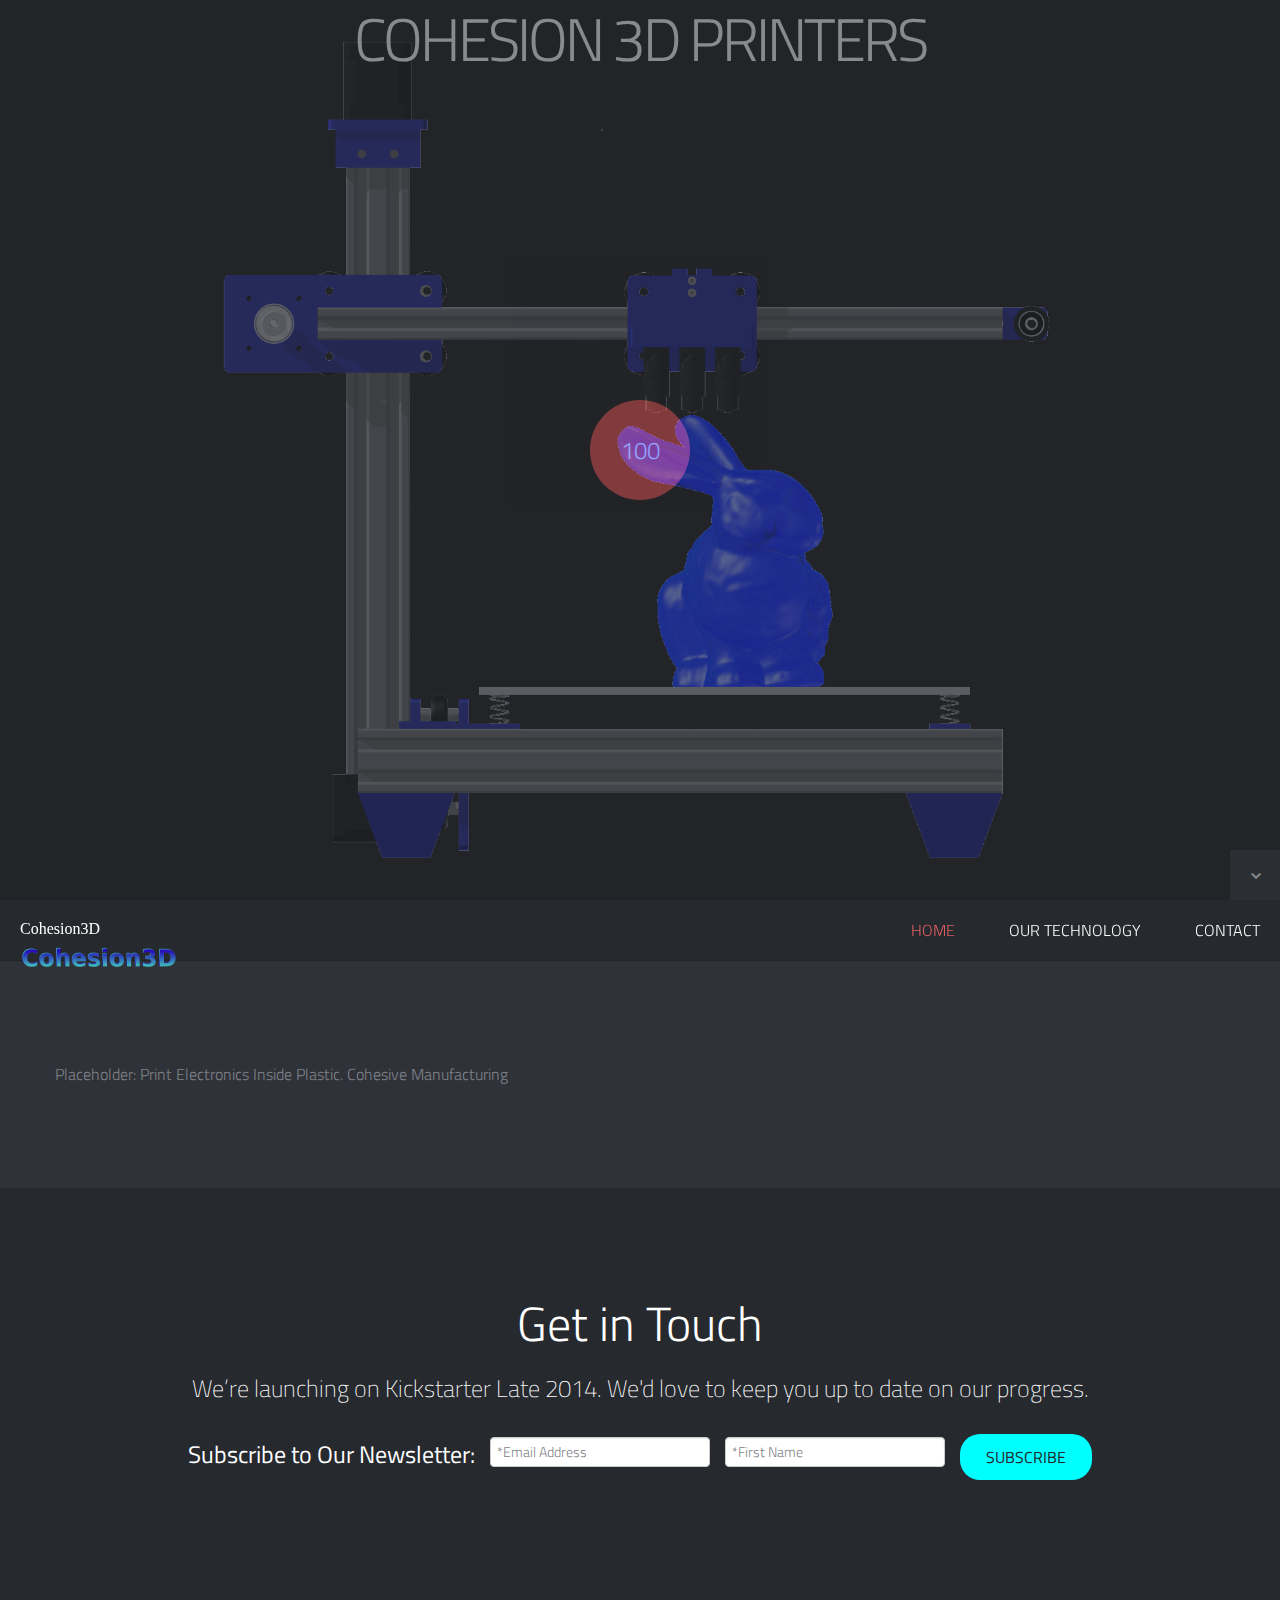
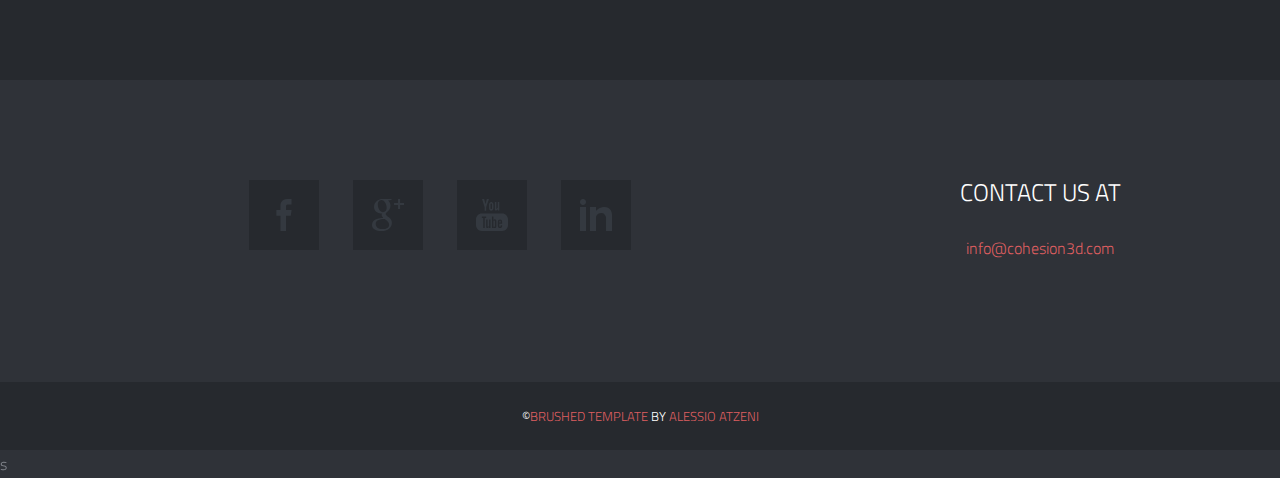
==== commit 7c40a330: "Title Revert" ====
--- a/index.html
+++ b/index.html
@@ -101,7 +101,7 @@
             <div id="slidecaption"></div>
         </div>
 
-        <div class="top-title">Cohesion3D</div>
+        <div class="top-title">Cohesion 3D Printers</div>
         <!-- Attempt at top title-->
 
         
@@ -121,7 +121,7 @@
         <div class="sticky-nav">
             <a id="mobile-nav" class="menu-nav" href="#menu-nav"></a>
 
-            <div id="logo">
+            <div id="logo"> Cohesion3D
                 <!--Cohesion3D: Electronics Inside Plastic-->
         	<a id="goUp" href="#home-slider" title="Cohesion3D"></a>
             </div>
@@ -228,7 +228,7 @@
                         <h3>Contact Us At</h3>
 
                         <ul>
-                            <li><a href="#">info@cohesion3d.com</a></li>z
+                            <li><a href="#">info@cohesion3d.com</a></li>
                         </ul>
                     </div>
                 </div>
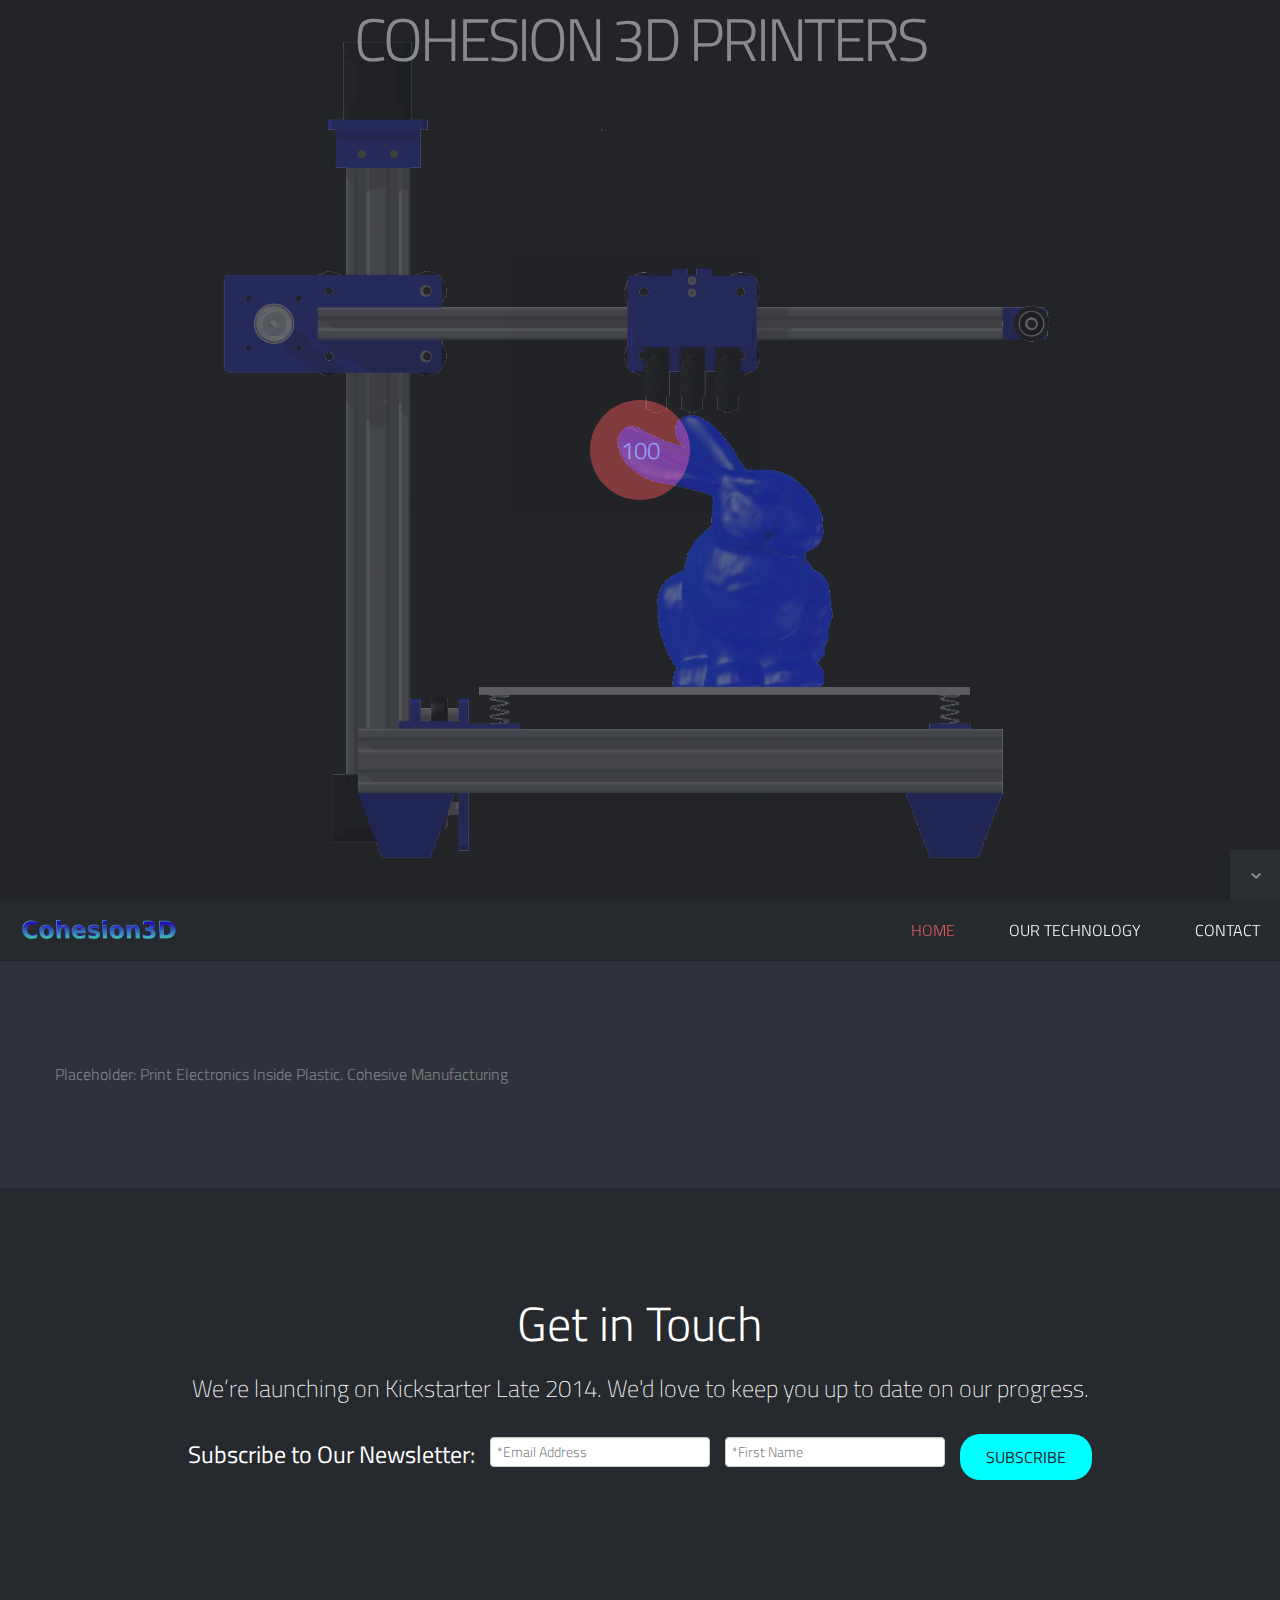
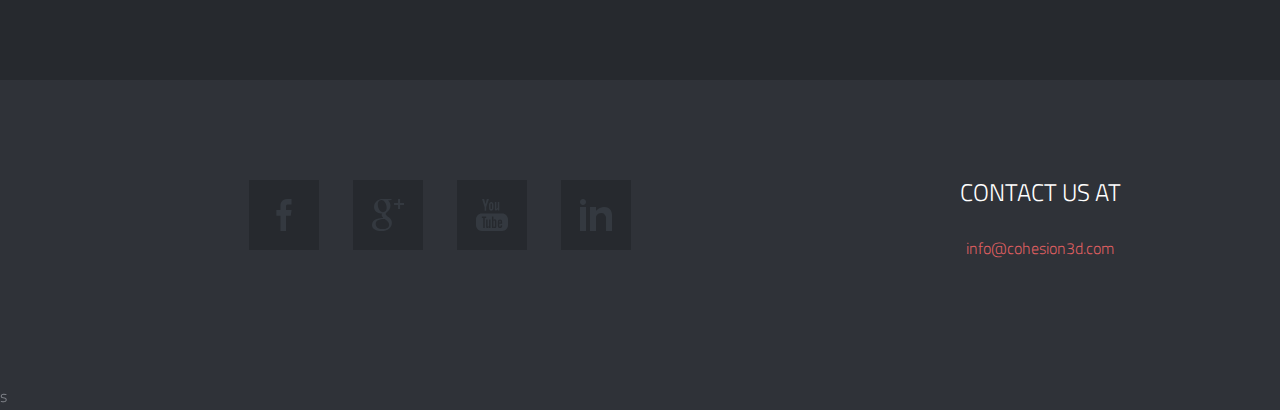
==== commit f3268768: "mobile logo fix" ====
--- a/index.html
+++ b/index.html
@@ -121,7 +121,7 @@
         <div class="sticky-nav">
             <a id="mobile-nav" class="menu-nav" href="#menu-nav"></a>
 
-            <div id="logo"> Cohesion3D
+            <div id="logo">
                 <!--Cohesion3D: Electronics Inside Plastic-->
         	<a id="goUp" href="#home-slider" title="Cohesion3D"></a>
             </div>
@@ -238,9 +238,9 @@
     <!-- End Socialize -->
     
     <!-- Footer -->
-    <footer>
+    <!--<footer>
         <p class="credits">&copy;<a href="http://themes.alessioatzeni.com/html/brushed/" title="Brushed | Responsive One Page Template">Brushed Template</a> by <a href="http://www.alessioatzeni.com/" title="Alessio Atzeni | Web Designer &amp; Front-end Developer">Alessio Atzeni</a></p>
-    </footer>
+    </footer>-->
     <!-- End Footer -->
 
     <!-- Back To Top -->
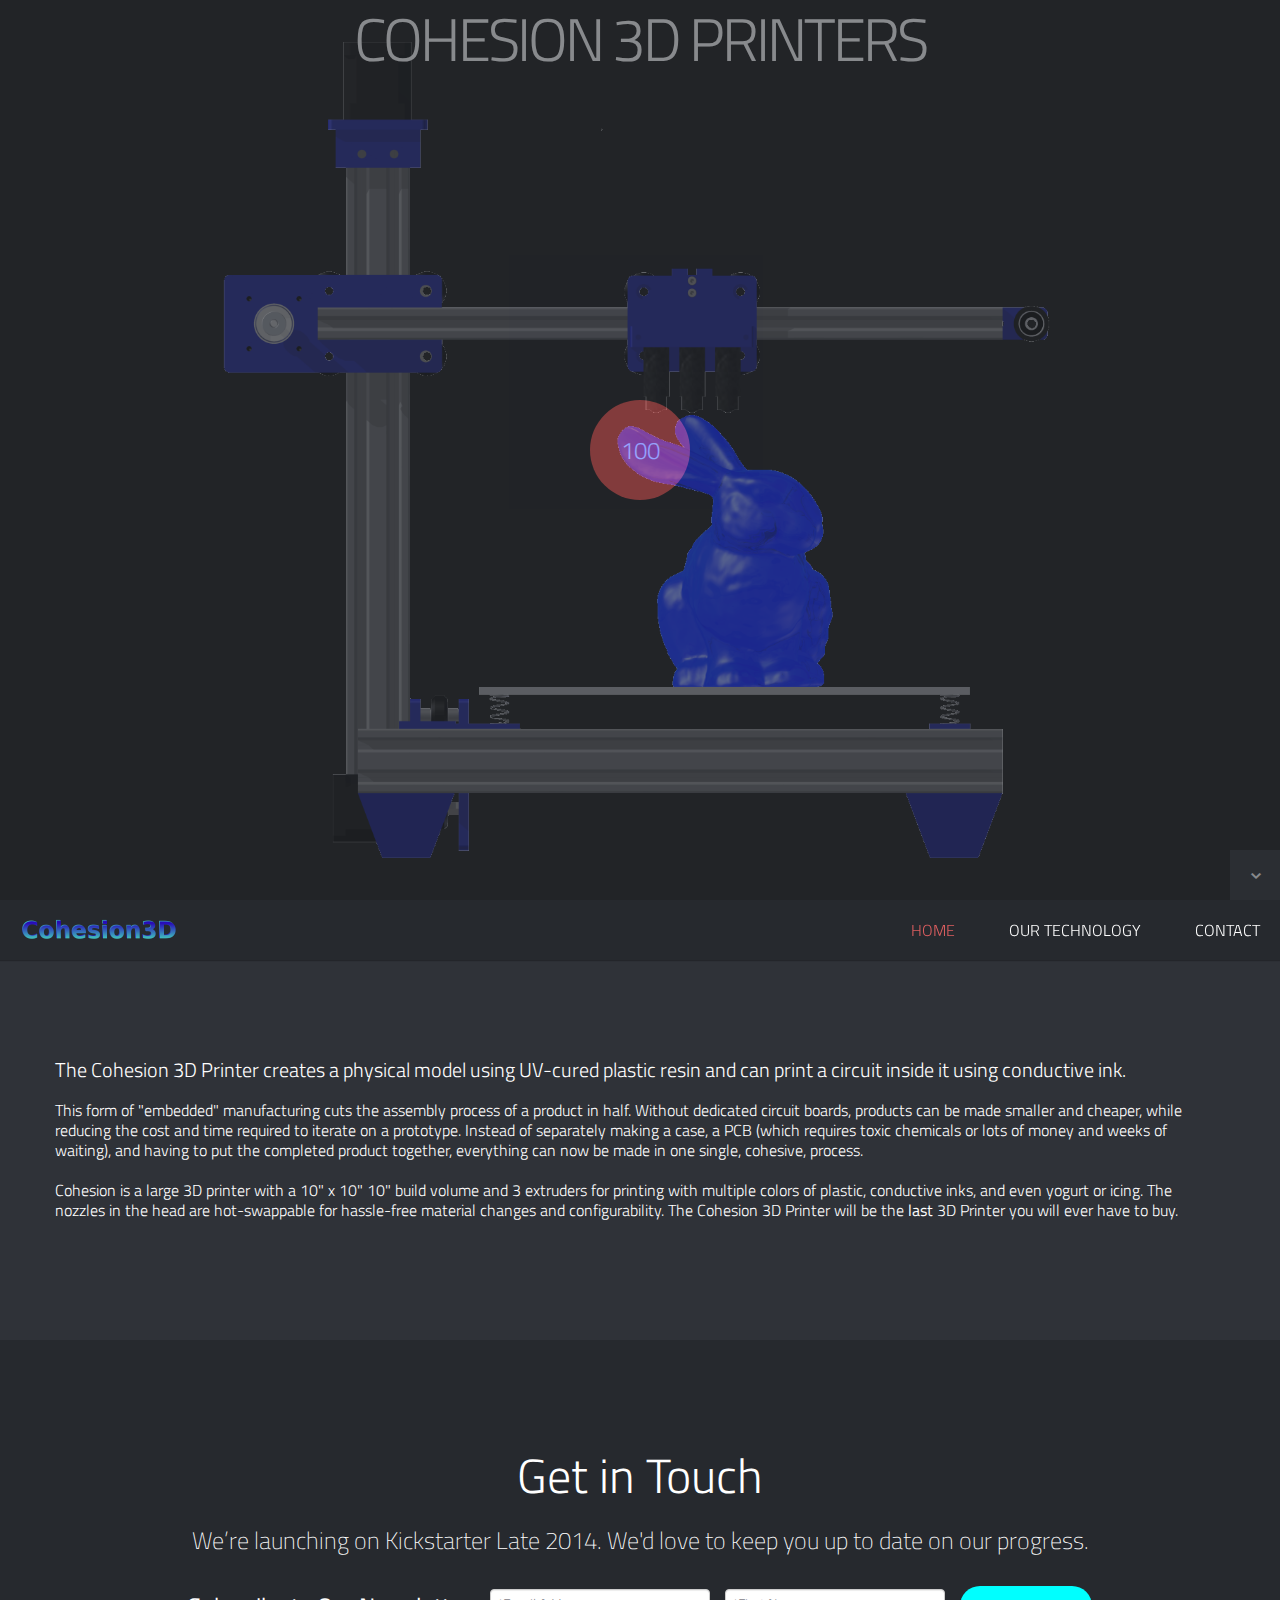
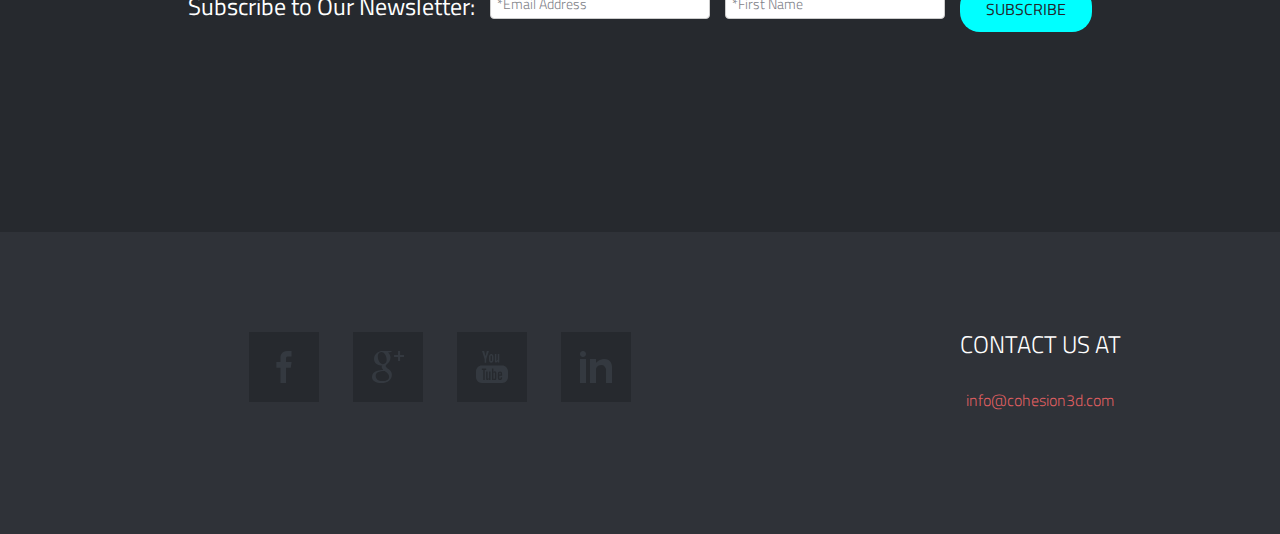
==== commit 8bdc5dcc: "Content, push" ====
--- a/index.html
+++ b/index.html
@@ -144,7 +144,18 @@
     <div id="technology" class="page">
         <div class="container">
             <div class="row">
-                <div class="span12">Placeholder: Print Electronics Inside Plastic. Cohesive Manufacturing</div>
+                <div class="span12">
+                    <h4 class="info-main-text">The Cohesion 3D Printer creates a physical model using UV-cured plastic resin and can print a circuit inside it using conductive ink.  </h4>
+                    <h6 class="info-main-text">
+                        This form of "embedded" manufacturing cuts the assembly process of a product in half.  Without dedicated circuit boards, products can be made smaller and cheaper, while reducing the cost and time required to iterate on a prototype.  
+                        Instead of separately making a case, a PCB (which requires toxic chemicals or lots of money and weeks of waiting), and having to put the completed product together, everything can now be made in one single, cohesive, process.
+                        <br />
+                        <br />
+                        Cohesion is a large 3D printer with a 10" x 10" 10" build volume and 3 extruders for printing with multiple colors of plastic, conductive inks, and even yogurt or icing.  The nozzles in the head are hot-swappable for hassle-free material changes and configurability.  The Cohesion 3D Printer will be the <strong>last</strong> 3D Printer you will ever have to buy.
+                        
+                        
+                    </h6>
+                </div>
             </div>
         </div>
     </div>
@@ -228,7 +239,7 @@
                         <h3>Contact Us At</h3>
 
                         <ul>
-                            <li><a href="#">info@cohesion3d.com</a></li>
+                            <li><a href="mailto:info@cohesion3d.com">info@cohesion3d.com</a></li>
                         </ul>
                     </div>
                 </div>
@@ -258,7 +269,7 @@
     <script src="include/js/supersized.3.2.7.min.js"></script>
     <!-- Slider -->
     <script src="include/js/waypoints.js"></script>
-    <!-- WayPoints -->s
+    <!-- WayPoints -->
     <script src="include/js/waypoints-sticky.js"></script>
     <!-- Waypoints for Header -->
     <script src="include/js/jquery.isotope.js"></script>
--- a/include/css/main.css
+++ b/include/css/main.css
@@ -11,6 +11,10 @@
 /* ==================================================
    Basic Styles
 ================================================== */
+
+.info-main-text {
+    line-height:20px;
+}
 
 html, body {
     height: 100%;
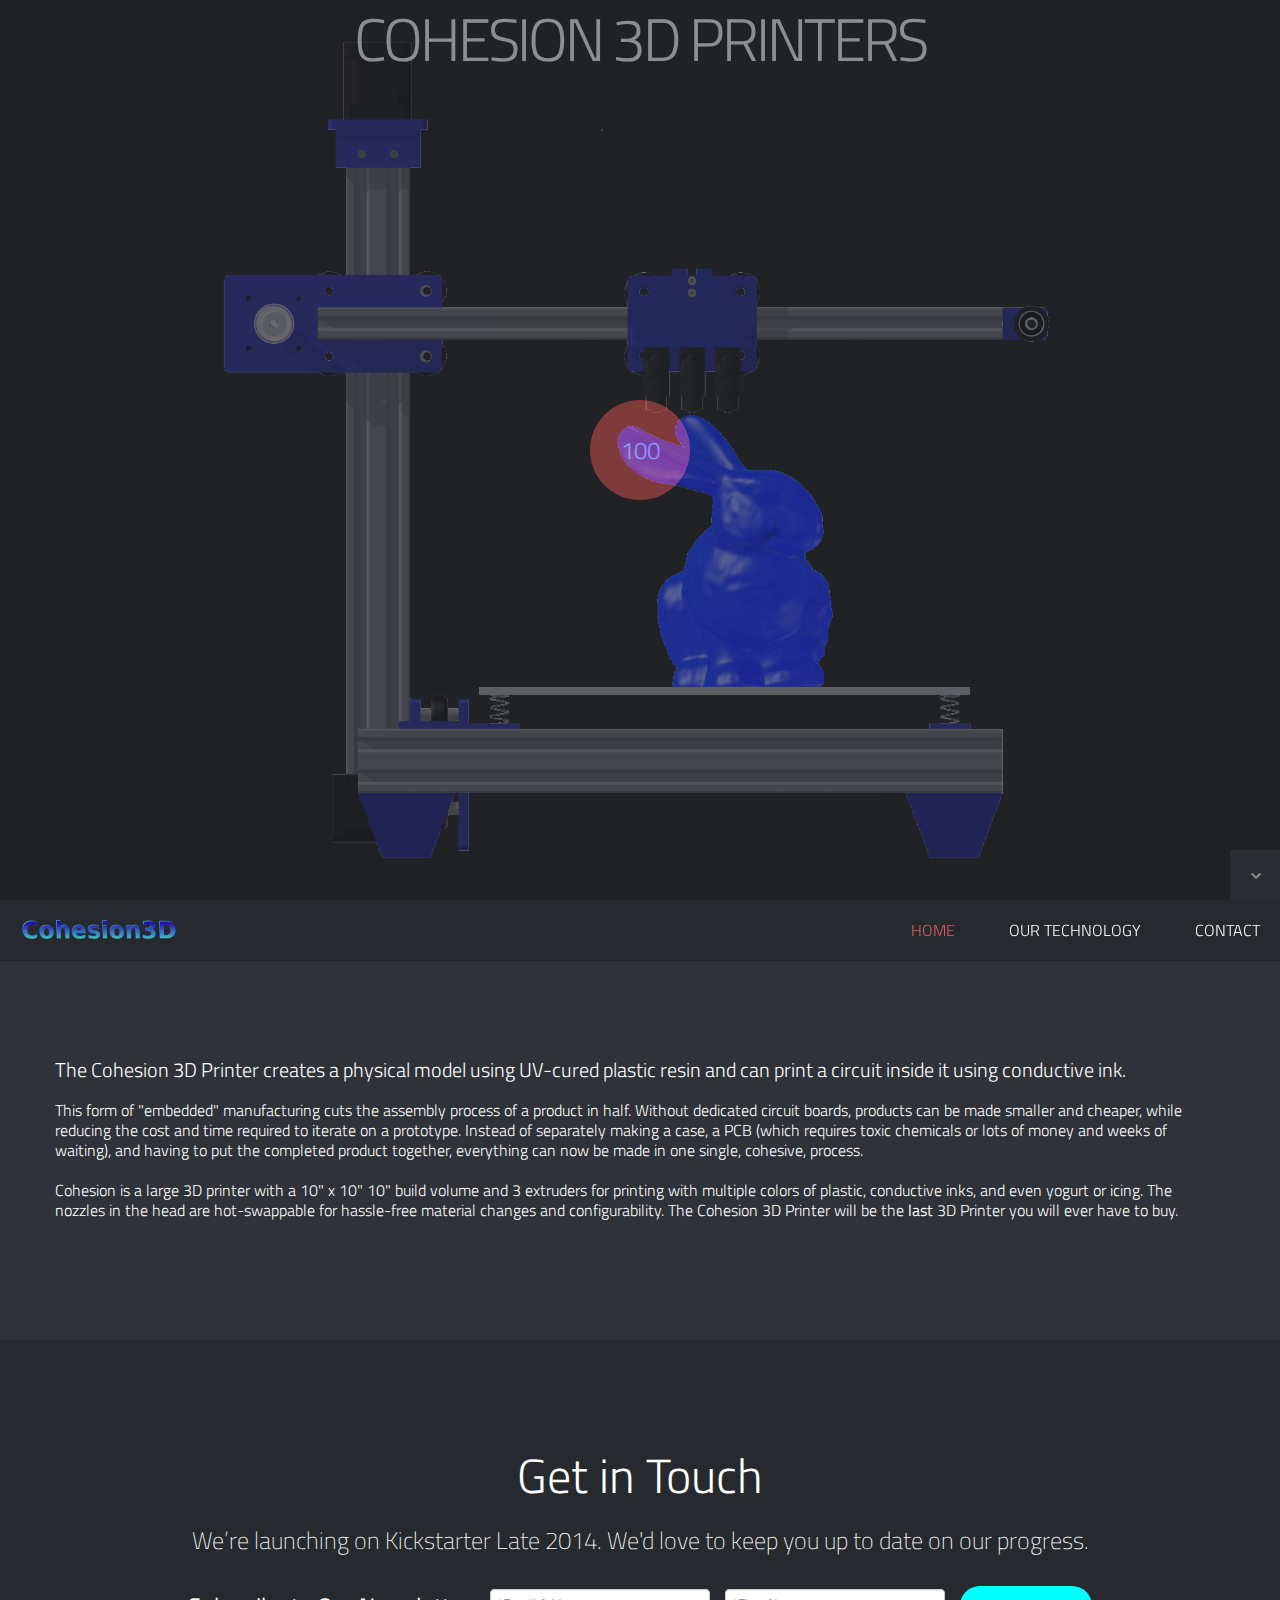
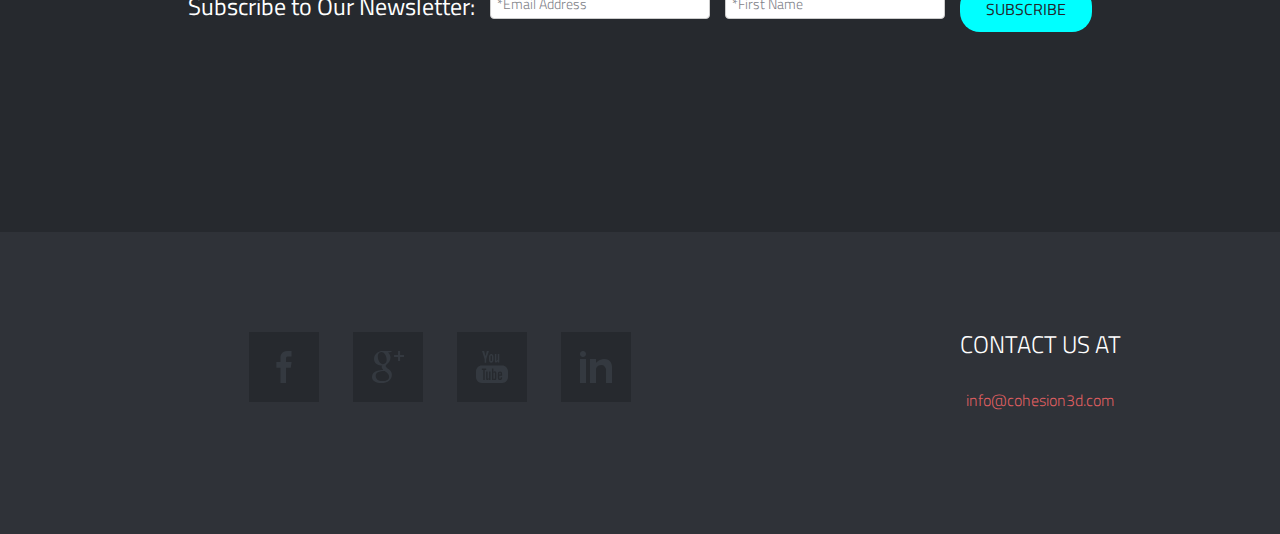
==== commit 59a98048: "Favicon Updated" ====
--- a/index.html
+++ b/index.html
@@ -54,7 +54,8 @@
     <link href='http://fonts.googleapis.com/css?family=Titillium+Web:400,200,200italic,300,300italic,400italic,600,600italic,700,700italic,900' rel='stylesheet' type='text/css'>
 
     <!-- Fav Icon -->
-    <link rel="shortcut icon" href="#">
+    <link rel="shortcut icon" href="include/img/favicon.ico">
+    <!--<a href="include/img/favicon.ico">include/img/favicon.ico</a>-->
 
     <link rel="apple-touch-icon" href="#">
     <link rel="apple-touch-icon" sizes="114x114" href="#">
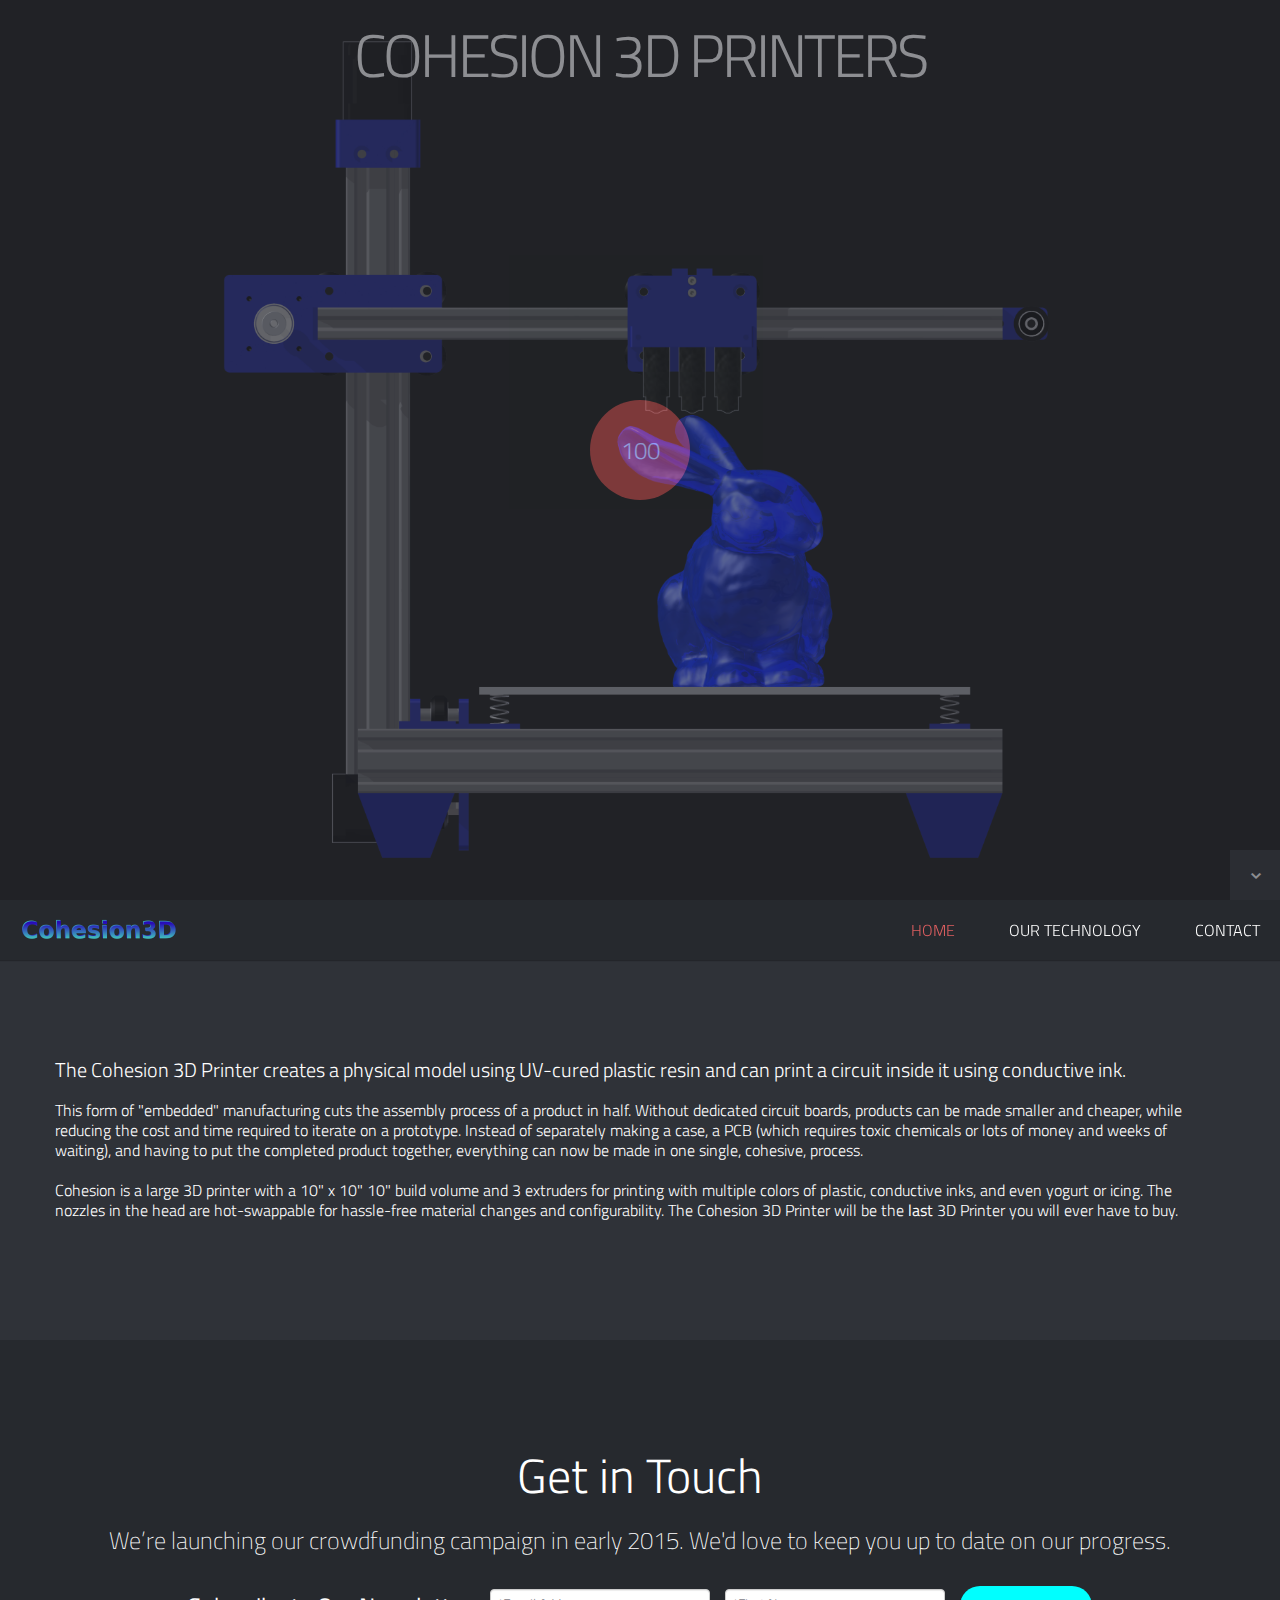
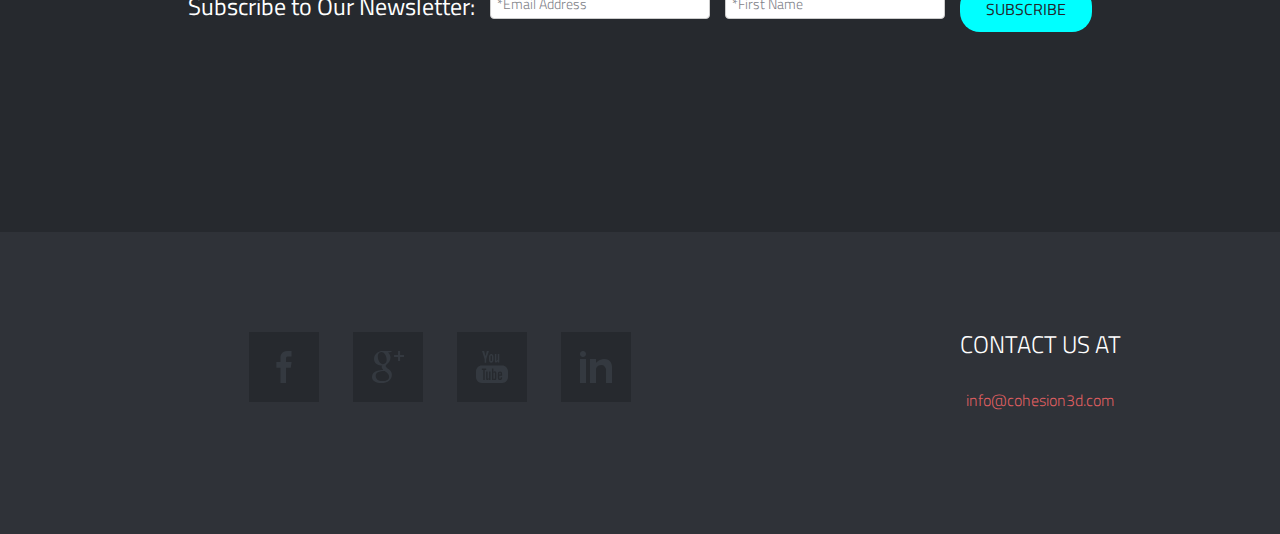
==== commit 07194cf1: "Content Updates" ====
--- a/index.html
+++ b/index.html
@@ -171,7 +171,7 @@
                 <div class="span12">
                     <div class="title-page">
                         <h2 class="title">Get in Touch</h2>
-                        <h3 class="title-description">We’re launching on Kickstarter Late 2014.  We'd love to keep you up to date on our progress.</h3>
+                        <h3 class="title-description">We’re launching our crowdfunding campaign in early 2015.  We'd love to keep you up to date on our progress.</h3>
                         <br />
                         <h3>
                             <!-- Begin MailChimp Signup Form -->
--- a/include/css/main.css
+++ b/include/css/main.css
@@ -18,6 +18,8 @@
 
 html, body {
     height: 100%;
+
+    
 }
 
 html, hmtl a {
@@ -28,12 +30,15 @@
 }
 
 body {
-    background: #2F3238;
+    //background: #2F3238;
+    //background:white;
     color: #7F8289;
     font-weight: 300;
     font-size: 16px;
     font-family: 'Titillium Web', sans-serif;
     line-height: 28px;
+
+
 }
 
 
@@ -304,7 +309,7 @@
         position: absolute;
         width: 100%;
         height: 100%;
-        igbackground: #26292E;
+        //background: #26292E;
         opacity: 0.7;
         filter: alpha(opacity=70);
         z-index: 0;
@@ -339,6 +344,8 @@
         /*wididid*/
         text-align: center;
         padding-top: 25px;
+        line-height:60px;
+        //vertical-align:top;
     }
 
 
@@ -366,6 +373,7 @@
     #home-slider #prevslide {
         background-image: none;
         background-color: #26292E;
+        
         display: inline-block;
         margin: 0;
         position: relative;
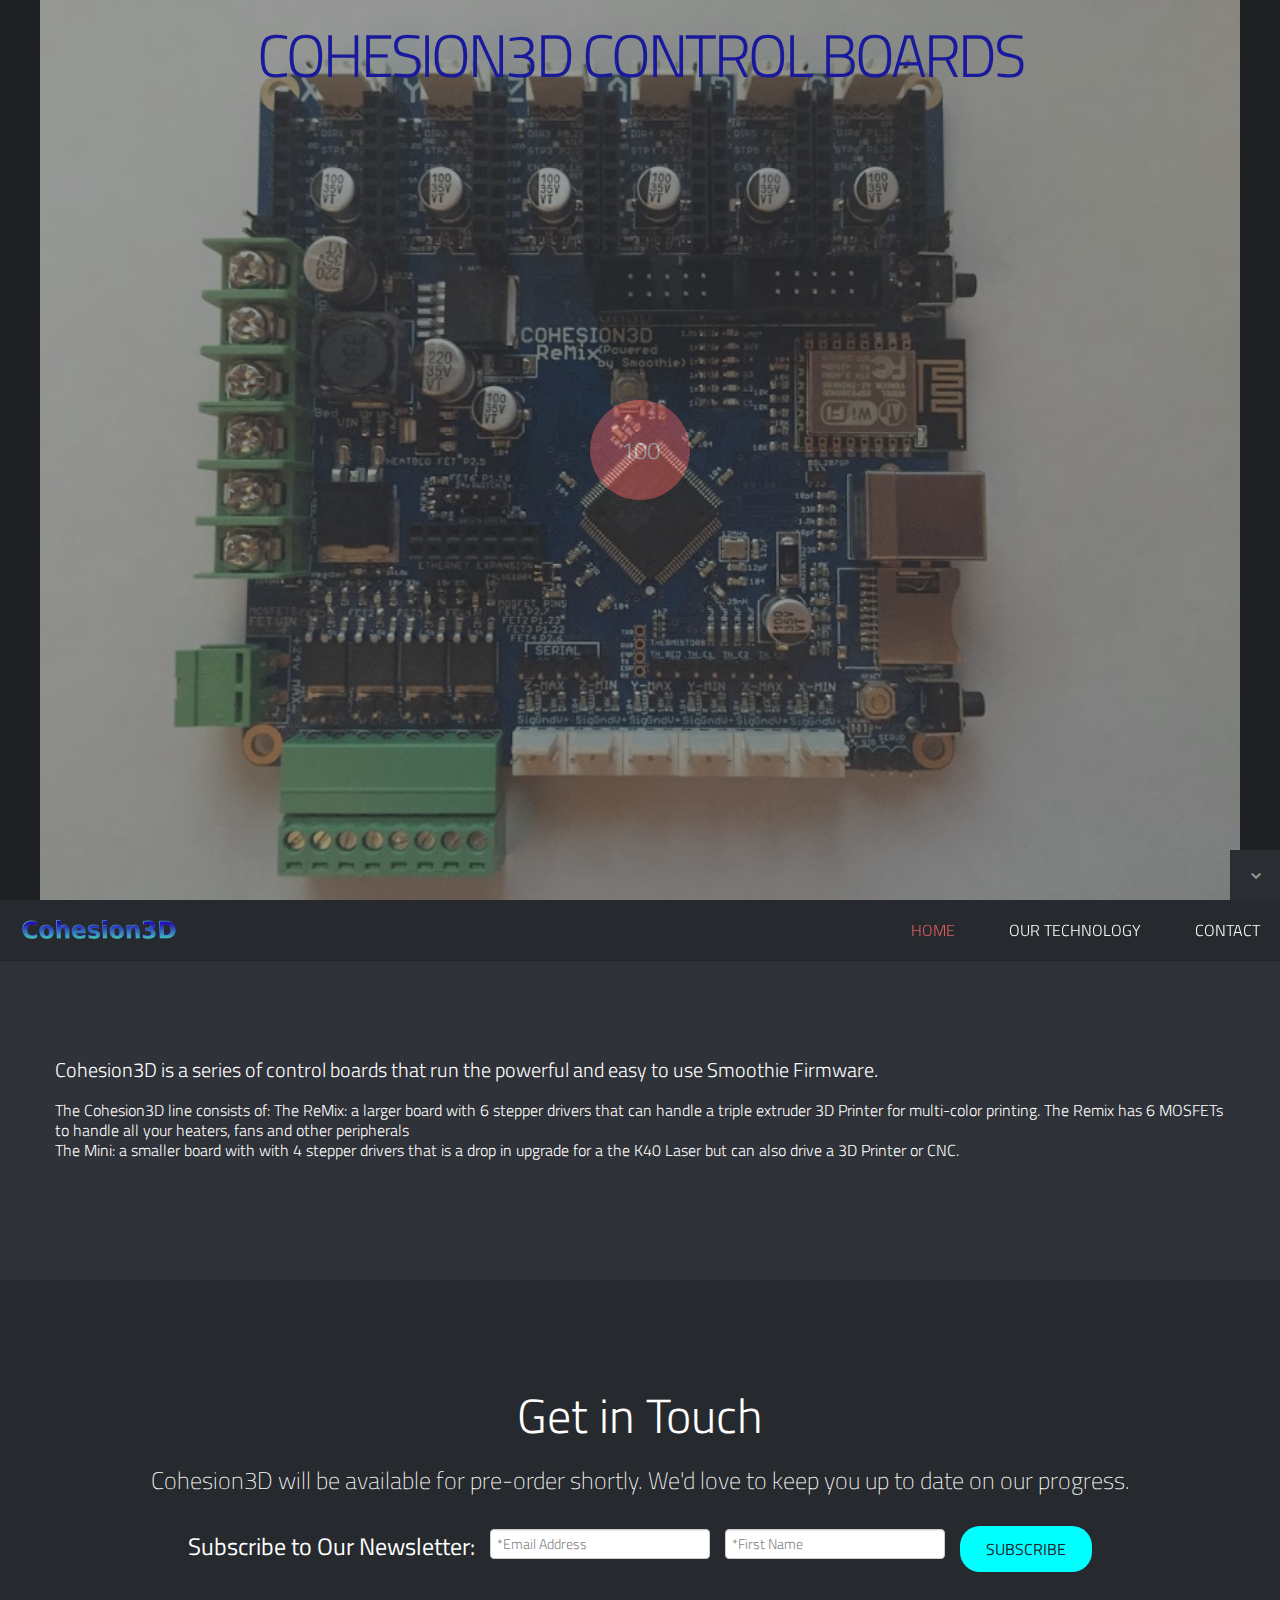
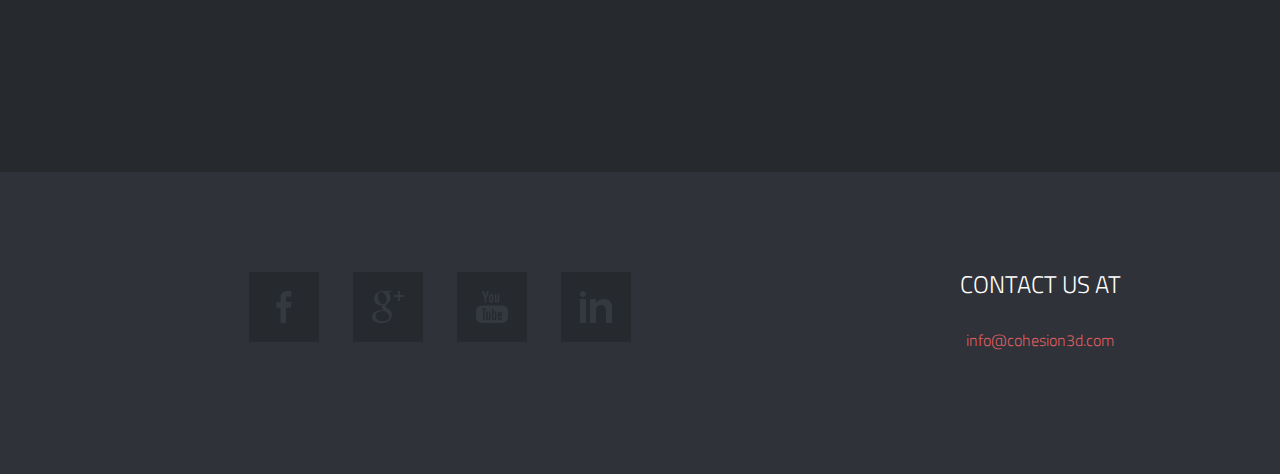
==== commit 37d06e93: "Update to Boards" ====
--- a/index.html
+++ b/index.html
@@ -1,4 +1,4 @@
-﻿<!DOCTYPE html>
+<!DOCTYPE html>
 <!--[if lt IE 7]><html class="no-js lt-ie9 lt-ie8 lt-ie7" lang="en"> <![endif]-->
 <!--[if (IE 7)&!(IEMobile)]><html class="no-js lt-ie9 lt-ie8" lang="en"><![endif]-->
 <!--[if (IE 8)&!(IEMobile)]><html class="no-js lt-ie9" lang="en"><![endif]-->
@@ -102,7 +102,7 @@
             <div id="slidecaption"></div>
         </div>
 
-        <div class="top-title">Cohesion 3D Printers</div>
+        <div class="top-title" style="color:blue">Cohesion3D Control Boards</div>
         <!-- Attempt at top title-->
 
         
@@ -146,13 +146,14 @@
         <div class="container">
             <div class="row">
                 <div class="span12">
-                    <h4 class="info-main-text">The Cohesion 3D Printer creates a physical model using UV-cured plastic resin and can print a circuit inside it using conductive ink.  </h4>
+                    <h4 class="info-main-text">Cohesion3D is a series of control boards that run the powerful and easy to use Smoothie Firmware.</h4>
                     <h6 class="info-main-text">
-                        This form of "embedded" manufacturing cuts the assembly process of a product in half.  Without dedicated circuit boards, products can be made smaller and cheaper, while reducing the cost and time required to iterate on a prototype.  
-                        Instead of separately making a case, a PCB (which requires toxic chemicals or lots of money and weeks of waiting), and having to put the completed product together, everything can now be made in one single, cohesive, process.
+                        The Cohesion3D line consists of:
+                        The ReMix: a larger board with 6 stepper drivers that can handle a triple extruder 3D Printer for multi-color printing.  The Remix has 6 MOSFETs to handle all your heaters, fans and other peripherals
                         <br />
+                        The Mini: a smaller board with with 4 stepper drivers that is a drop in upgrade for a the K40 Laser but can also drive a 3D Printer or CNC.
                         <br />
-                        Cohesion is a large 3D printer with a 10" x 10" 10" build volume and 3 extruders for printing with multiple colors of plastic, conductive inks, and even yogurt or icing.  The nozzles in the head are hot-swappable for hassle-free material changes and configurability.  The Cohesion 3D Printer will be the <strong>last</strong> 3D Printer you will ever have to buy.
+                        
                         
                         
                     </h6>
@@ -171,7 +172,7 @@
                 <div class="span12">
                     <div class="title-page">
                         <h2 class="title">Get in Touch</h2>
-                        <h3 class="title-description">We’re launching our crowdfunding campaign in early 2015.  We'd love to keep you up to date on our progress.</h3>
+                        <h3 class="title-description">Cohesion3D will be available for pre-order shortly.  We'd love to keep you up to date on our progress.</h3>
                         <br />
                         <h3>
                             <!-- Begin MailChimp Signup Form -->
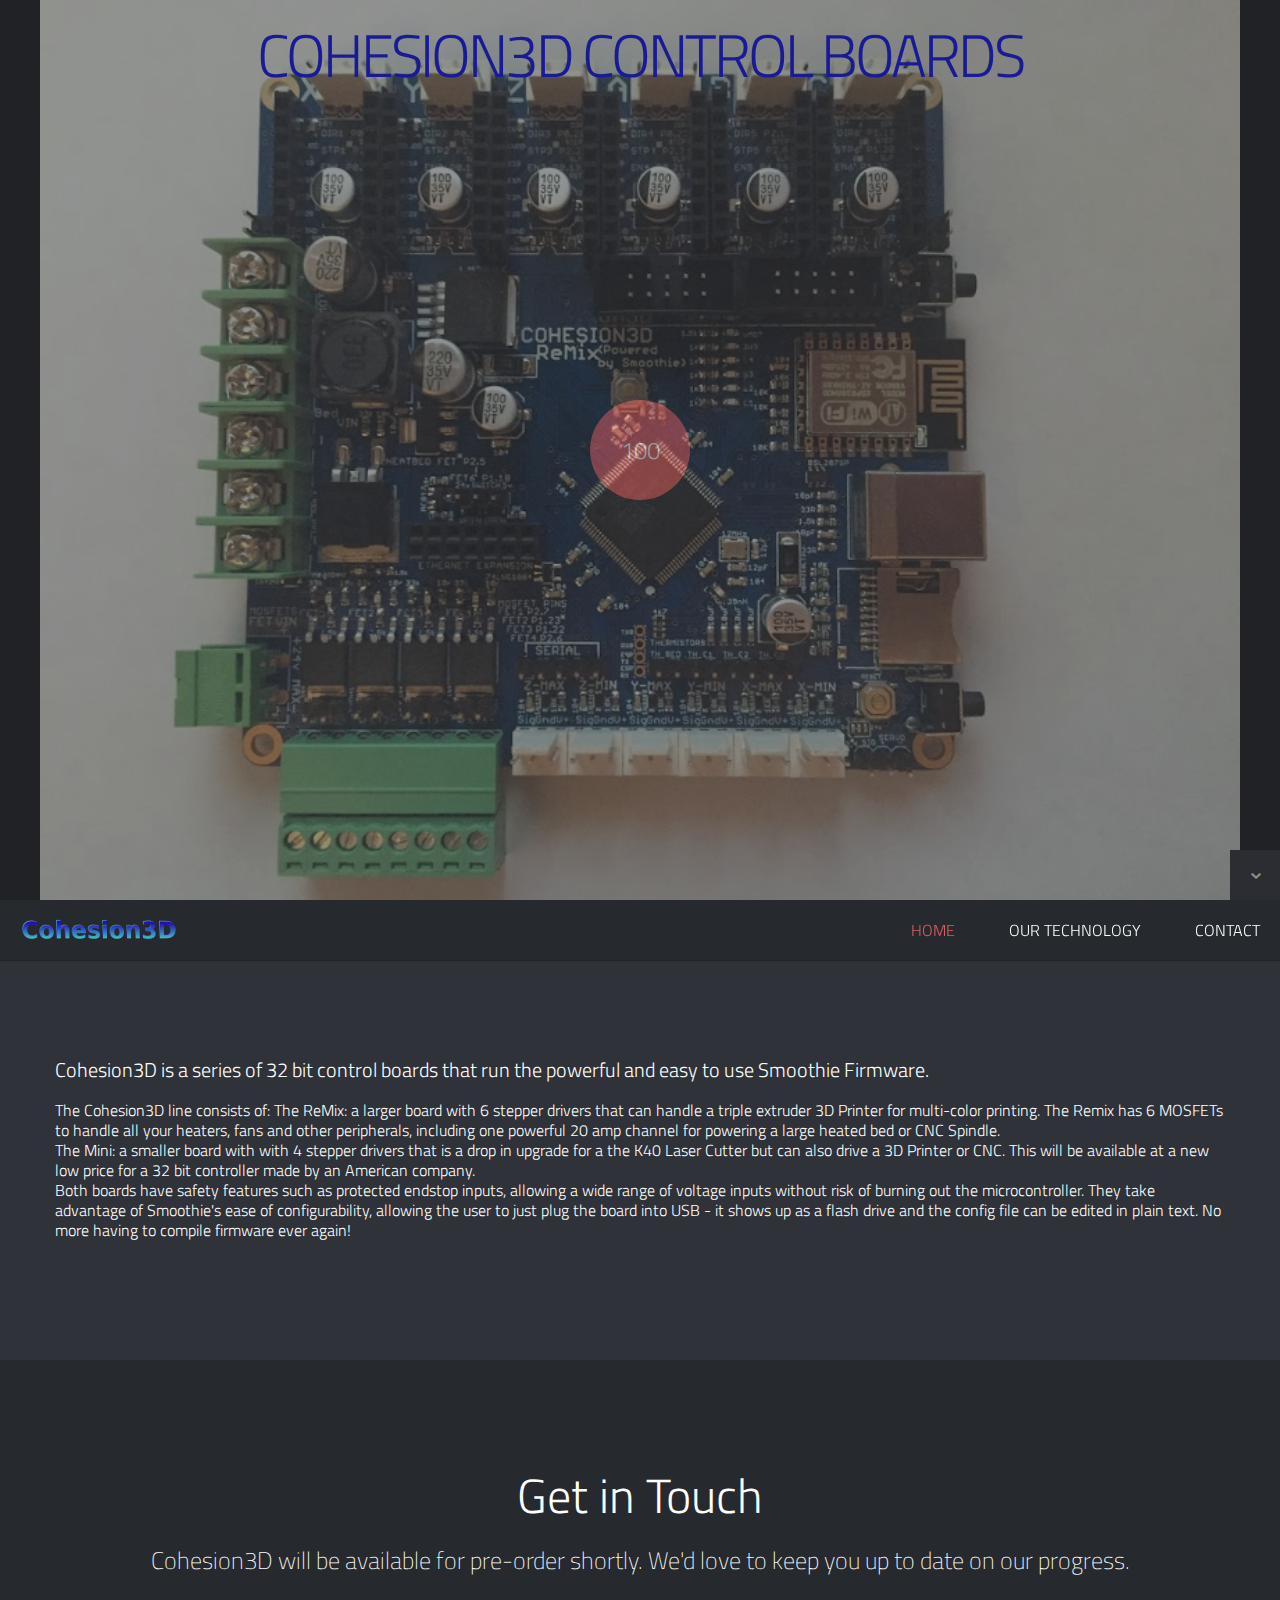
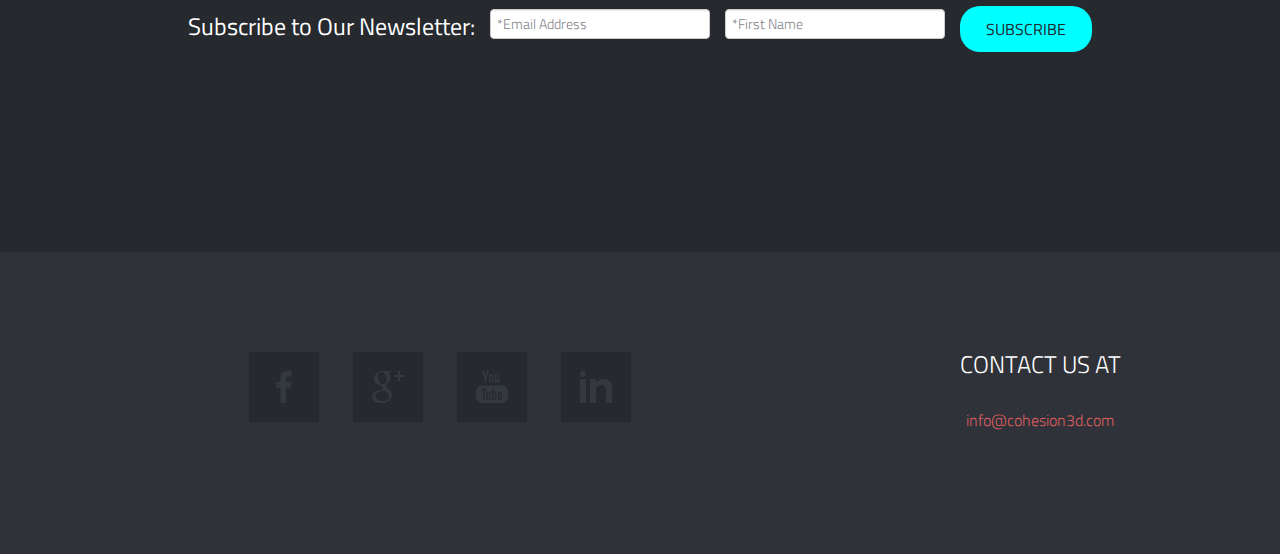
==== commit 72134f48: "Update text" ====
--- a/index.html
+++ b/index.html
@@ -146,14 +146,14 @@
         <div class="container">
             <div class="row">
                 <div class="span12">
-                    <h4 class="info-main-text">Cohesion3D is a series of control boards that run the powerful and easy to use Smoothie Firmware.</h4>
+                    <h4 class="info-main-text">Cohesion3D is a series of 32 bit control boards that run the powerful and easy to use Smoothie Firmware.</h4>
                     <h6 class="info-main-text">
                         The Cohesion3D line consists of:
-                        The ReMix: a larger board with 6 stepper drivers that can handle a triple extruder 3D Printer for multi-color printing.  The Remix has 6 MOSFETs to handle all your heaters, fans and other peripherals
+                        The ReMix: a larger board with 6 stepper drivers that can handle a triple extruder 3D Printer for multi-color printing.  The Remix has 6 MOSFETs to handle all your heaters, fans and other peripherals, including one powerful 20 amp channel for powering a large heated bed or CNC Spindle. 
                         <br />
-                        The Mini: a smaller board with with 4 stepper drivers that is a drop in upgrade for a the K40 Laser but can also drive a 3D Printer or CNC.
+                        The Mini: a smaller board with with 4 stepper drivers that is a drop in upgrade for a the K40 Laser Cutter but can also drive a 3D Printer or CNC.  This will be available at a new low price for a 32 bit controller made by an American company. 
                         <br />
-                        
+                        Both boards have safety features such as protected endstop inputs, allowing a wide range of voltage inputs without risk of burning out the microcontroller.  They take advantage of Smoothie's ease of configurability, allowing the user to just plug the board into USB - it shows up as a flash drive and the config file can be edited in plain text.  No more having to compile firmware ever again! 
                         
                         
                     </h6>
